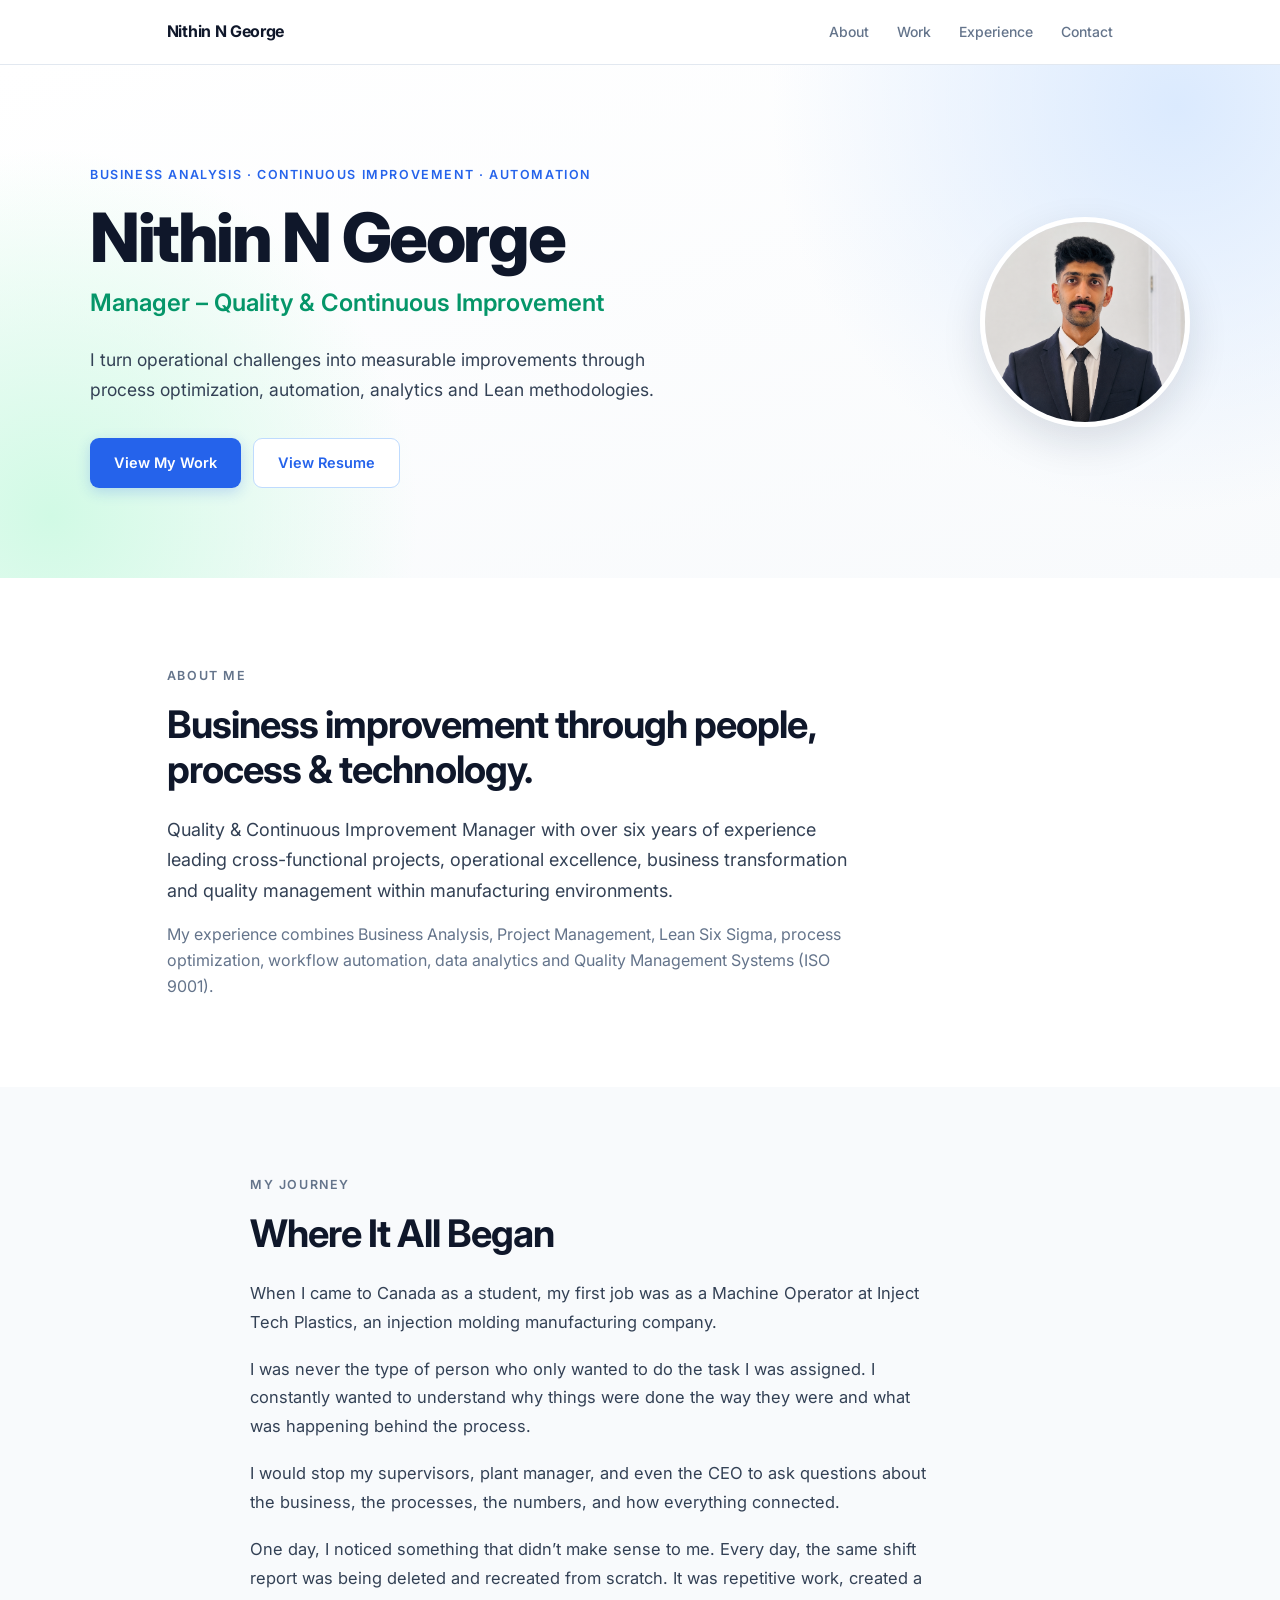
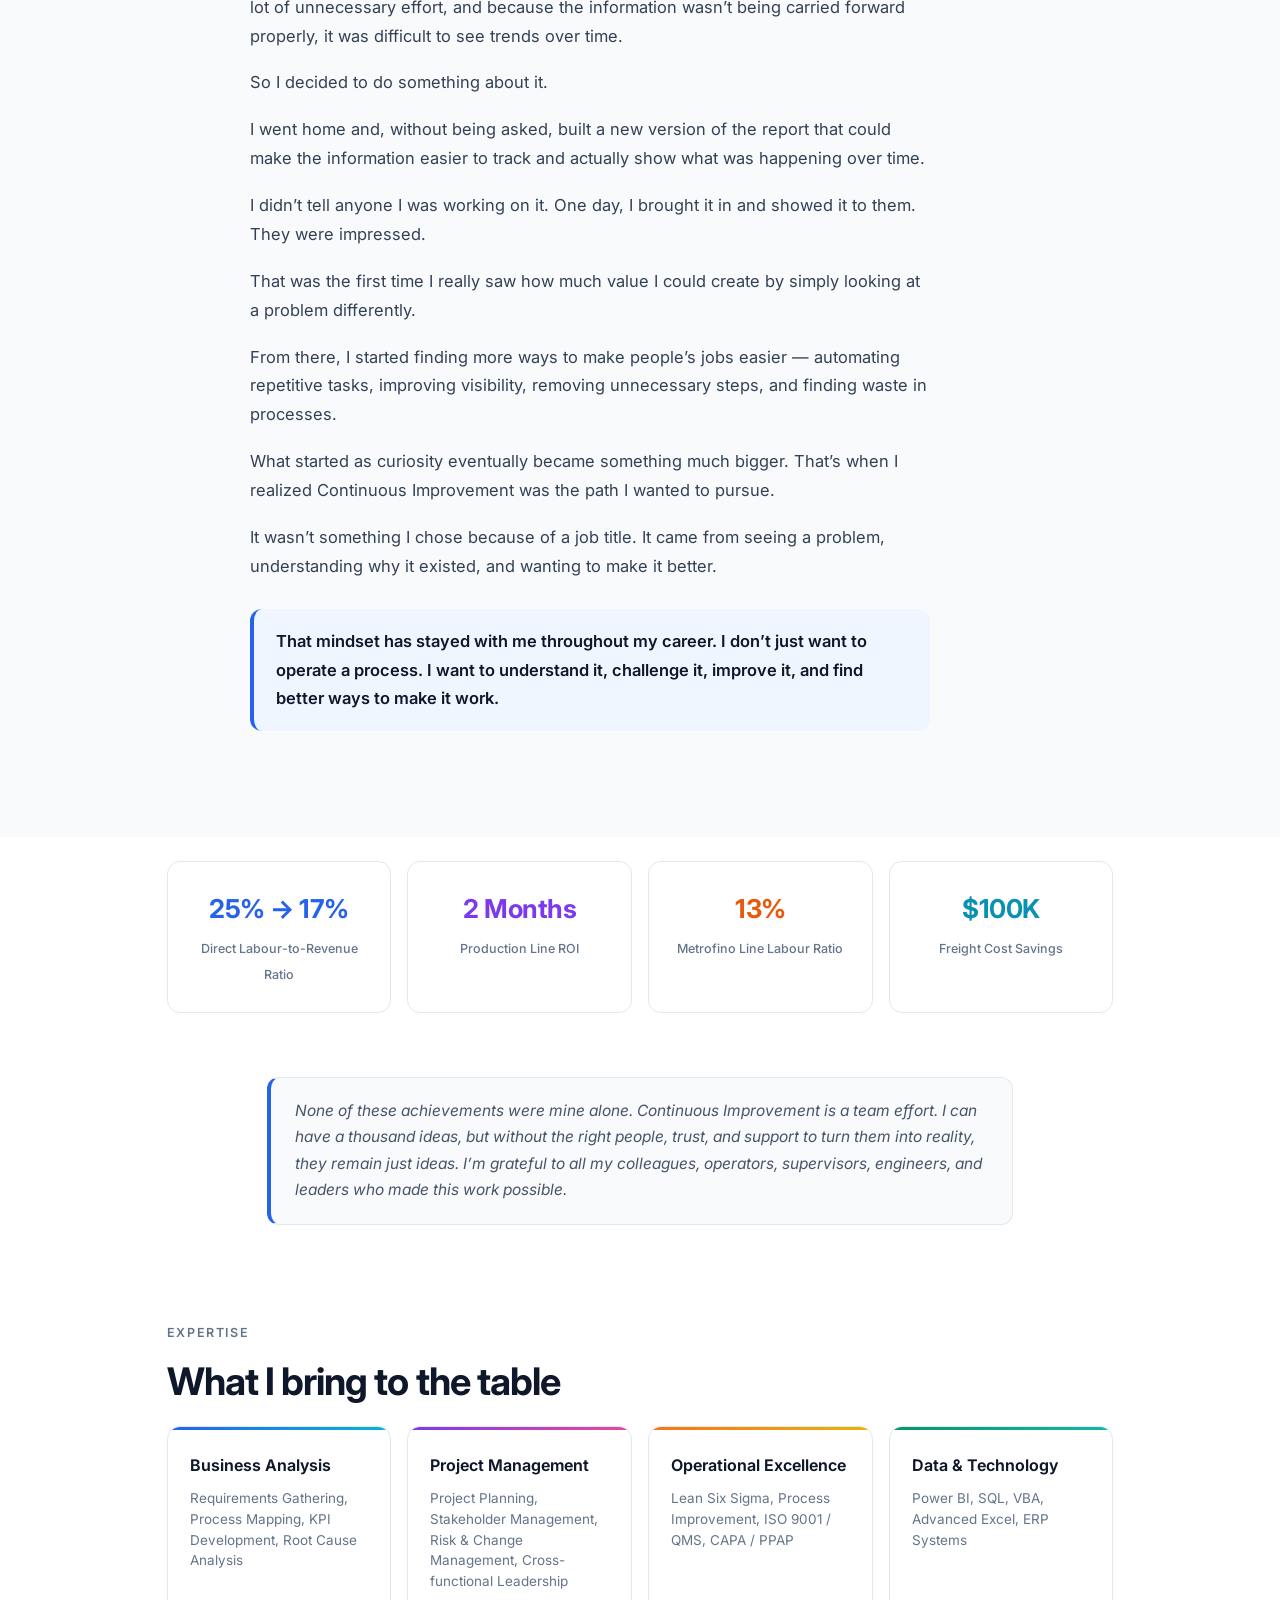
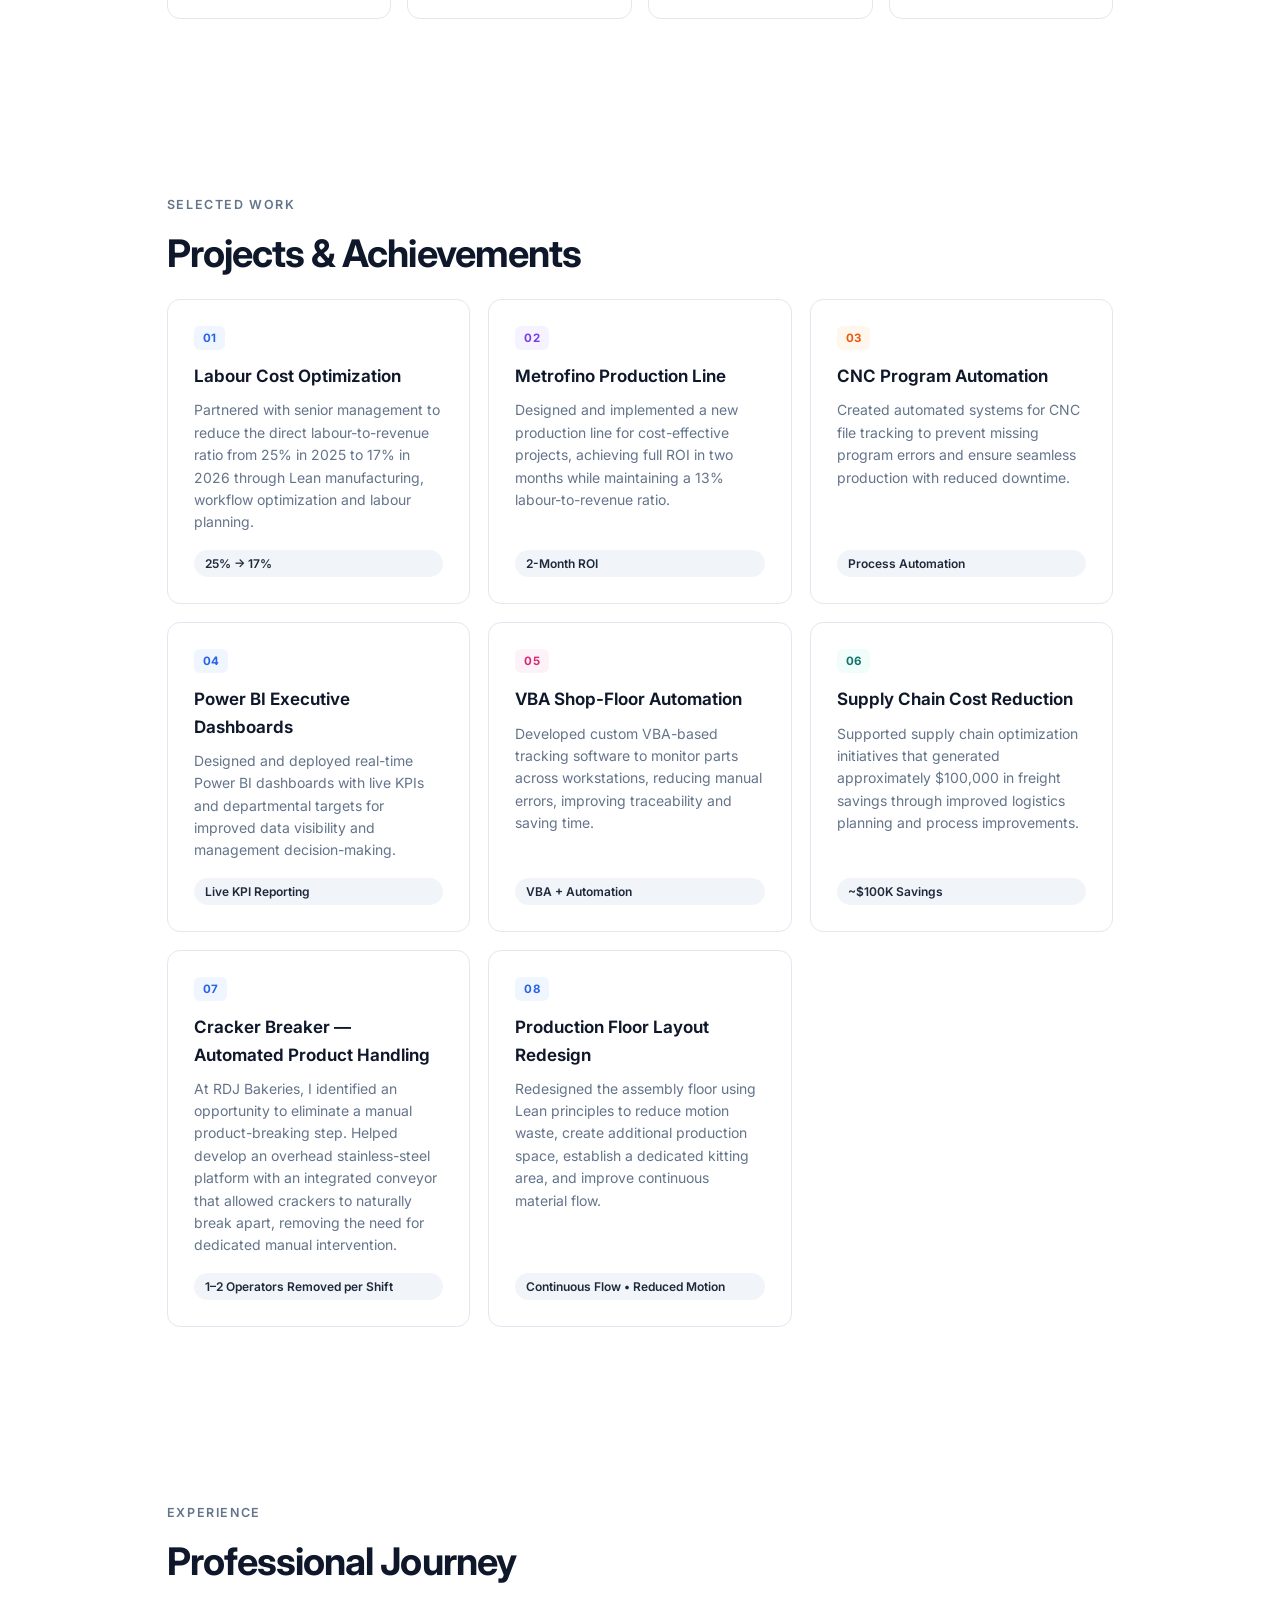
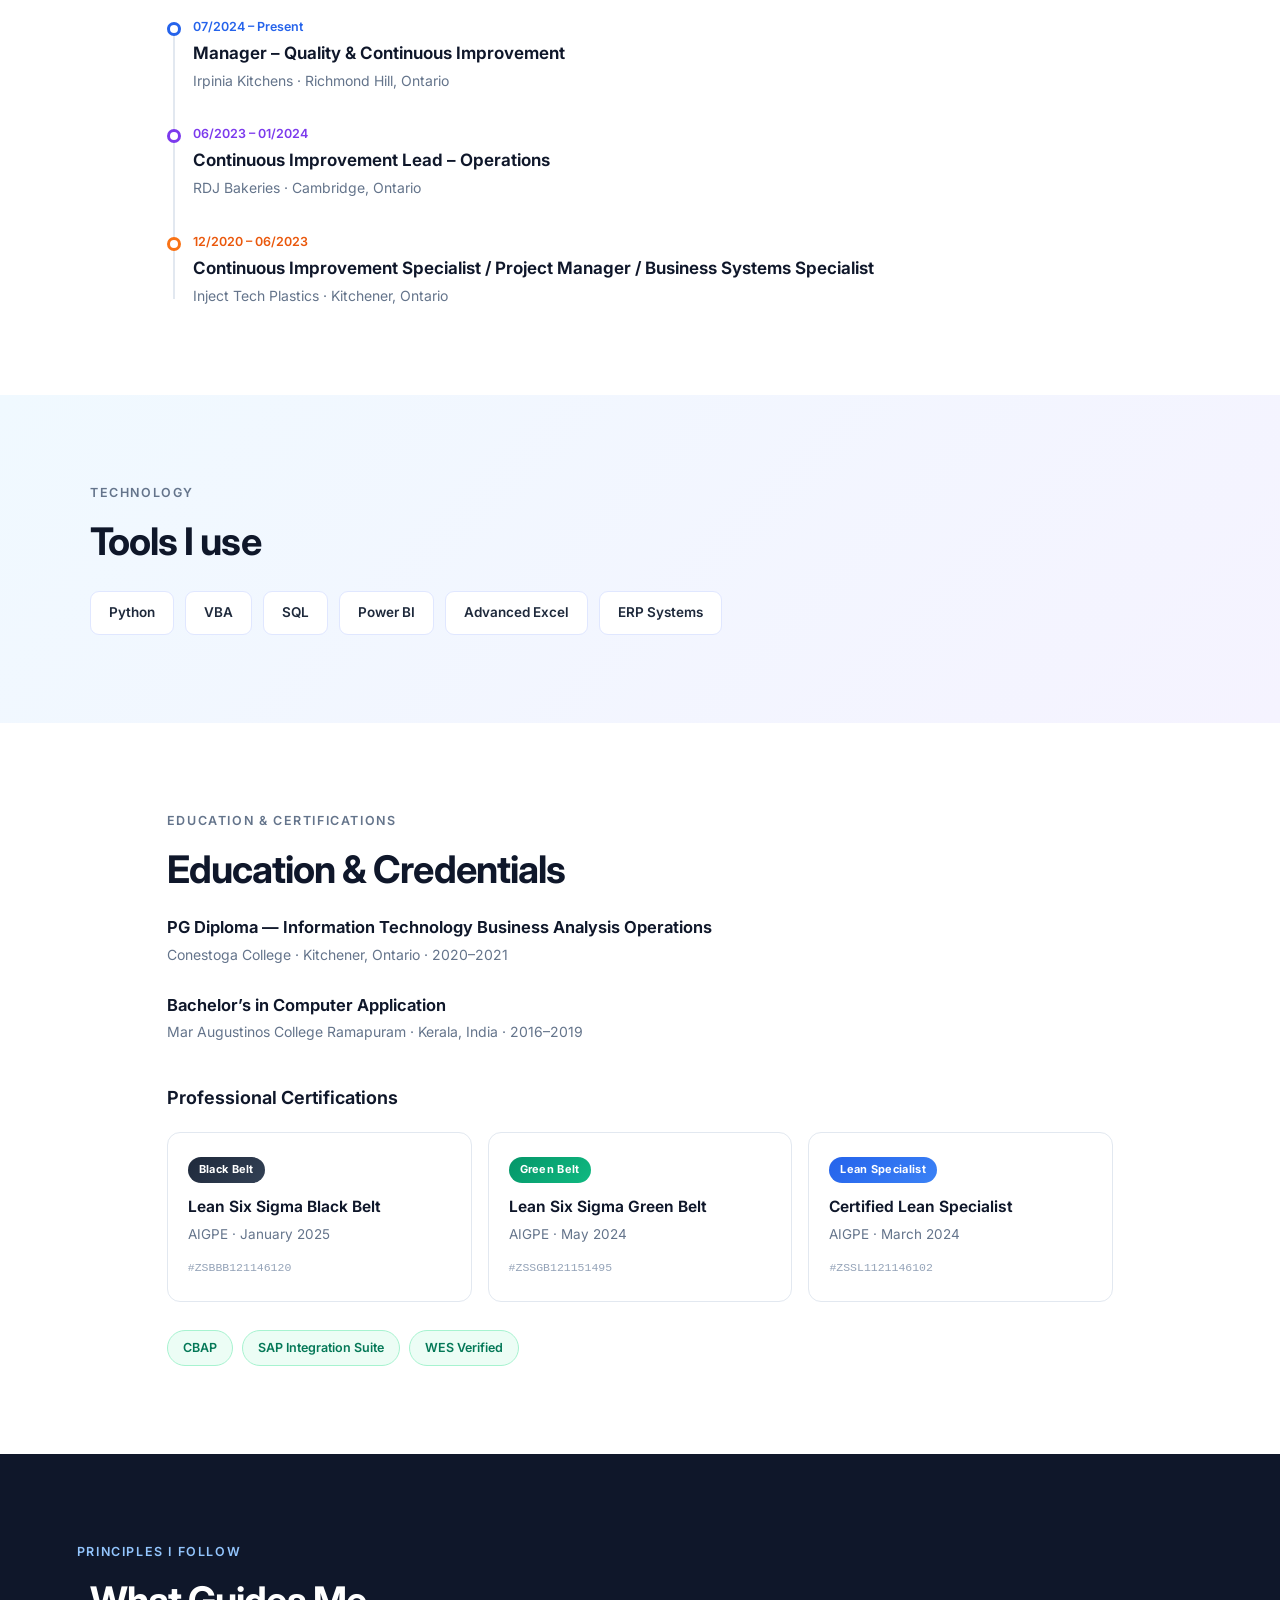
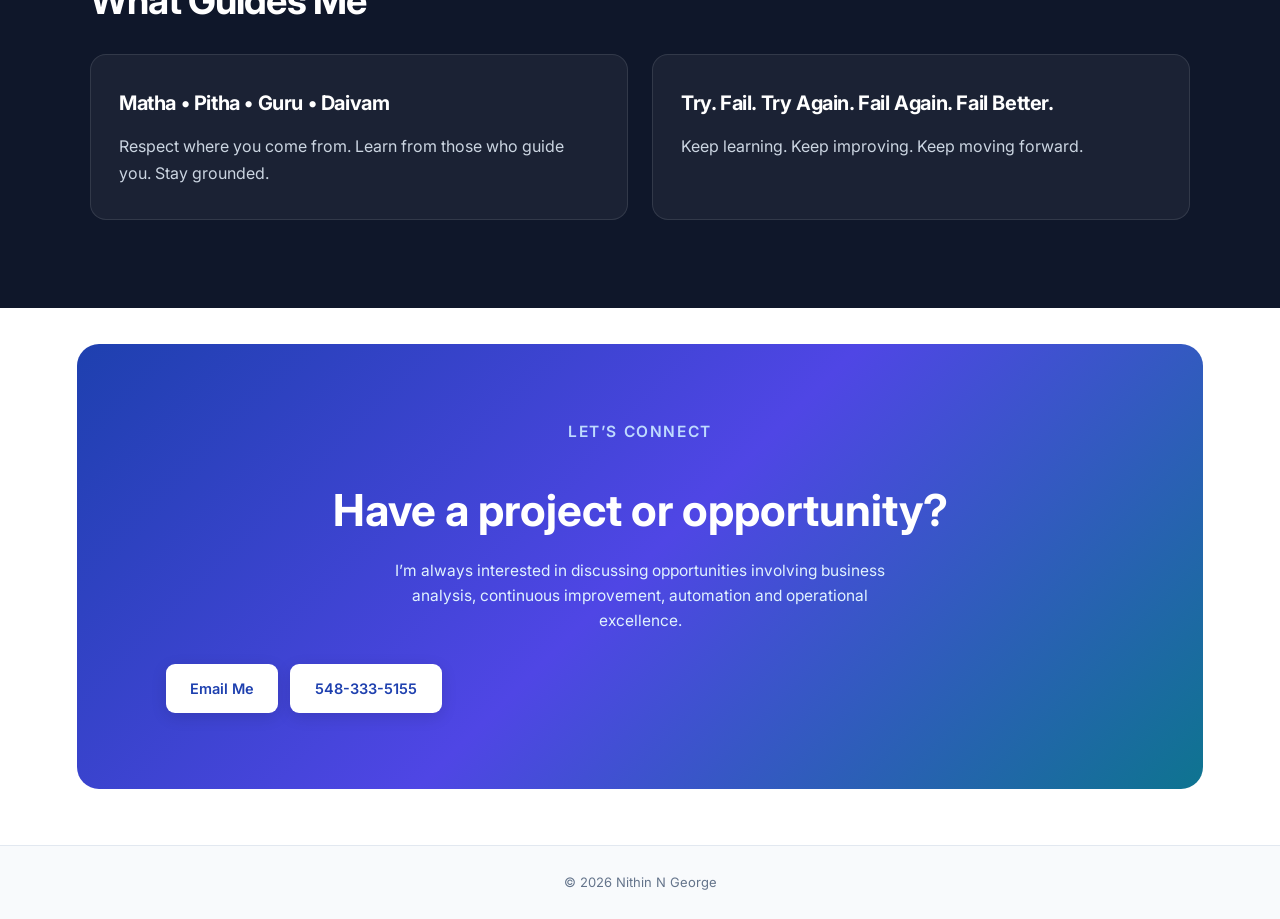
==== index.html @ faa3fc5f "Update index.html" ====
<!DOCTYPE html>
<html lang="en">
<head>
    <meta charset="UTF-8">
    <meta name="viewport" content="width=device-width, initial-scale=1.0">
    <title>Nithin N George | Portfolio</title>
    <link rel="preconnect" href="https://fonts.googleapis.com">
    <link rel="preconnect" href="https://fonts.gstatic.com" crossorigin>
    <link href="https://fonts.googleapis.com/css2?family=Inter:wght@400;500;600;700;800&display=swap" rel="stylesheet">
    <link rel="stylesheet" href="style.css">
</head>
<body>

    <!-- NAV -->
    <nav class="nav">
        <div class="nav-inner">
            <a href="#" class="logo">Nithin N George</a>
            <div class="nav-links">
                <a href="#about">About</a>
                <a href="#projects">Work</a>
                <a href="#experience">Experience</a>
                <a href="#contact">Contact</a>
            </div>
        </div>
    </nav>

    <!-- HERO -->
    <header class="hero">
        <div class="hero-content">
            <div class="hero-text">
                <p class="eyebrow">Business Analysis · Continuous Improvement · Automation</p>
                <h1>Nithin N George</h1>
                <h2>Manager – Quality & Continuous Improvement</h2>
                <p class="intro">
                    I turn operational challenges into measurable improvements through process optimization, automation, analytics and Lean methodologies.
                </p>
                <div class="buttons">
                    <a href="#projects" class="button">View My Work</a>
                    <a href="Nithin-George-Resume.pdf" class="button secondary" target="_blank">View Resume</a>
                </div>
            </div>

            <div class="hero-image">
                <img src="images/profile.jpg" alt="Nithin N George">
            </div>
        </div>
    </header>

    <!-- ABOUT -->
    <section class="section" id="about">
        <p class="section-label">About Me</p>
        <h2>Business improvement through people, process & technology.</h2>
        <p class="large-text">
            Quality & Continuous Improvement Manager with over six years of experience leading cross-functional projects, operational excellence, business transformation and quality management within manufacturing environments.
        </p>
        <p>
            My experience combines Business Analysis, Project Management, Lean Six Sigma, process optimization, workflow automation, data analytics and Quality Management Systems (ISO 9001).
        </p>
    </section>

    <!-- ORIGIN STORY -->
    <section class="section origin-story">
        <p class="section-label">My Journey</p>
        <h2>Where It All Began</h2>

        <div class="story-content">
            <p>
                When I came to Canada as a student, my first job was as a Machine Operator at Inject Tech Plastics, an injection molding manufacturing company.
            </p>
            <p>
                I was never the type of person who only wanted to do the task I was assigned. I constantly wanted to understand why things were done the way they were and what was happening behind the process.
            </p>
            <p>
                I would stop my supervisors, plant manager, and even the CEO to ask questions about the business, the processes, the numbers, and how everything connected.
            </p>
            <p>
                One day, I noticed something that didn’t make sense to me. Every day, the same shift report was being deleted and recreated from scratch. It was repetitive work, created a lot of unnecessary effort, and because the information wasn’t being carried forward properly, it was difficult to see trends over time.
            </p>
            <p>
                So I decided to do something about it.
            </p>
            <p>
                I went home and, without being asked, built a new version of the report that could make the information easier to track and actually show what was happening over time.
            </p>
            <p>
                I didn’t tell anyone I was working on it. One day, I brought it in and showed it to them. They were impressed.
            </p>
            <p>
                That was the first time I really saw how much value I could create by simply looking at a problem differently.
            </p>
            <p>
                From there, I started finding more ways to make people’s jobs easier — automating repetitive tasks, improving visibility, removing unnecessary steps, and finding waste in processes.
            </p>
            <p>
                What started as curiosity eventually became something much bigger. That’s when I realized Continuous Improvement was the path I wanted to pursue.
            </p>
            <p>
                It wasn’t something I chose because of a job title. It came from seeing a problem, understanding why it existed, and wanting to make it better.
            </p>
            <p class="story-highlight">
                That mindset has stayed with me throughout my career. I don’t just want to operate a process. I want to understand it, challenge it, improve it, and find better ways to make it work.
            </p>
        </div>
    </section>

    <!-- KEY RESULTS -->
    <section class="results">
        <div class="result">
            <strong>25% → 17%</strong>
            <span>Direct Labour-to-Revenue Ratio</span>
        </div>
        <div class="result">
            <strong>2 Months</strong>
            <span>Production Line ROI</span>
        </div>
        <div class="result">
            <strong>13%</strong>
            <span>Metrofino Line Labour Ratio</span>
        </div>
        <div class="result">
            <strong>$100K</strong>
            <span>Freight Cost Savings</span>
        </div>
    </section>

    <!-- TEAMWORK NOTE (Top) -->
    <div class="team-note-top">
        <p>
            None of these achievements were mine alone. Continuous Improvement is a team effort. 
            I can have a thousand ideas, but without the right people, trust, and support to turn them into reality, they remain just ideas. 
            I’m grateful to all my colleagues, operators, supervisors, engineers, and leaders who made this work possible.
        </p>
    </div>

    <!-- SKILLS -->
    <section class="section">
        <p class="section-label">Expertise</p>
        <h2>What I bring to the table</h2>
        <div class="skills-grid">
            <div class="skill">
                <h3>Business Analysis</h3>
                <p>Requirements Gathering, Process Mapping, KPI Development, Root Cause Analysis</p>
            </div>
            <div class="skill">
                <h3>Project Management</h3>
                <p>Project Planning, Stakeholder Management, Risk & Change Management, Cross-functional Leadership</p>
            </div>
            <div class="skill">
                <h3>Operational Excellence</h3>
                <p>Lean Six Sigma, Process Improvement, ISO 9001 / QMS, CAPA / PPAP</p>
            </div>
            <div class="skill">
                <h3>Data & Technology</h3>
                <p>Power BI, SQL, VBA, Advanced Excel, ERP Systems</p>
            </div>
        </div>
    </section>

    <!-- PROJECTS -->
    <section class="section" id="projects">
        <p class="section-label">Selected Work</p>
        <h2>Projects & Achievements</h2>
        <div class="projects-grid">

            <div class="project">
                <span>01</span>
                <h3>Labour Cost Optimization</h3>
                <p>Partnered with senior management to reduce the direct labour-to-revenue ratio from 25% in 2025 to 17% in 2026 through Lean manufacturing, workflow optimization and labour planning.</p>
                <strong>25% → 17%</strong>
            </div>

            <div class="project">
                <span>02</span>
                <h3>Metrofino Production Line</h3>
                <p>Designed and implemented a new production line for cost-effective projects, achieving full ROI in two months while maintaining a 13% labour-to-revenue ratio.</p>
                <strong>2-Month ROI</strong>
            </div>

            <div class="project">
                <span>03</span>
                <h3>CNC Program Automation</h3>
                <p>Created automated systems for CNC file tracking to prevent missing program errors and ensure seamless production with reduced downtime.</p>
                <strong>Process Automation</strong>
            </div>

            <div class="project">
                <span>04</span>
                <h3>Power BI Executive Dashboards</h3>
                <p>Designed and deployed real-time Power BI dashboards with live KPIs and departmental targets for improved data visibility and management decision-making.</p>
                <strong>Live KPI Reporting</strong>
            </div>

            <div class="project">
                <span>05</span>
                <h3>VBA Shop-Floor Automation</h3>
                <p>Developed custom VBA-based tracking software to monitor parts across workstations, reducing manual errors, improving traceability and saving time.</p>
                <strong>VBA + Automation</strong>
            </div>

            <div class="project">
                <span>06</span>
                <h3>Supply Chain Cost Reduction</h3>
                <p>Supported supply chain optimization initiatives that generated approximately $100,000 in freight savings through improved logistics planning and process improvements.</p>
                <strong>~$100K Savings</strong>
            </div>
            <div class="project">
                <span>07</span>
                <h3>Cracker Breaker — Automated Product Handling</h3>
                <p>
                    At RDJ Bakeries, I identified an opportunity to eliminate a manual product-breaking step. 
                    Helped develop an overhead stainless-steel platform with an integrated conveyor that allowed 
                    crackers to naturally break apart, removing the need for dedicated manual intervention.
                </p>
                <strong>1–2 Operators Removed per Shift</strong>
            </div>

            <div class="project">
                <span>08</span>
                <h3>Production Floor Layout Redesign</h3>
                <p>
                    Redesigned the assembly floor using Lean principles to reduce motion waste, create additional 
                    production space, establish a dedicated kitting area, and improve continuous material flow.
                </p>
                <strong>Continuous Flow • Reduced Motion</strong>
            </div>
        </div>
    </section>

    <!-- EXPERIENCE -->
    <section class="section" id="experience">
        <p class="section-label">Experience</p>
        <h2>Professional Journey</h2>
        <div class="timeline">
            <div class="timeline-item">
                <div class="timeline-marker"></div>
                <div class="timeline-content">
                    <span>07/2024 – Present</span>
                    <h3>Manager – Quality & Continuous Improvement</h3>
                    <p>Irpinia Kitchens · Richmond Hill, Ontario</p>
                </div>
            </div>
            <div class="timeline-item">
                <div class="timeline-marker"></div>
                <div class="timeline-content">
                    <span>06/2023 – 01/2024</span>
                    <h3>Continuous Improvement Lead – Operations</h3>
                    <p>RDJ Bakeries · Cambridge, Ontario</p>
                </div>
            </div>
            <div class="timeline-item">
                <div class="timeline-marker"></div>
                <div class="timeline-content">
                    <span>12/2020 – 06/2023</span>
                    <h3>Continuous Improvement Specialist / Project Manager / Business Systems Specialist</h3>
                    <p>Inject Tech Plastics · Kitchener, Ontario</p>
                </div>
            </div>
        </div>
    </section>

    <!-- TECHNOLOGY -->
    <section class="section dark-section">
        <p class="section-label">Technology</p>
        <h2>Tools I use</h2>
        <div class="tech-list">
            <span>Python</span>
            <span>VBA</span>
            <span>SQL</span>
            <span>Power BI</span>
            <span>Advanced Excel</span>
            <span>ERP Systems</span>
        </div>
    </section>

    <!-- EDUCATION & CERTIFICATIONS -->
    <section class="section">
        <p class="section-label">Education & Certifications</p>
        <h2>Education & Credentials</h2>

        <div class="education">
            <div class="edu-item">
                <h3>PG Diploma — Information Technology Business Analysis Operations</h3>
                <p>Conestoga College · Kitchener, Ontario · 2020–2021</p>
            </div>
            <div class="edu-item">
                <h3>Bachelor’s in Computer Application</h3>
                <p>Mar Augustinos College Ramapuram · Kerala, India · 2016–2019</p>
            </div>
        </div>

        <div class="certifications-header">
            <h3>Professional Certifications</h3>
        </div>

        <div class="cert-cards">
            <div class="cert-card">
                <div class="cert-badge black-belt">Black Belt</div>
                <h4>Lean Six Sigma Black Belt</h4>
                <p>AIGPE · January 2025</p>
                <span class="cert-id">#ZSBBB121146120</span>
            </div>

            <div class="cert-card">
                <div class="cert-badge green-belt">Green Belt</div>
                <h4>Lean Six Sigma Green Belt</h4>
                <p>AIGPE · May 2024</p>
                <span class="cert-id">#ZSSGB121151495</span>
            </div>

            <div class="cert-card">
                <div class="cert-badge lean">Lean Specialist</div>
                <h4>Certified Lean Specialist</h4>
                <p>AIGPE · March 2024</p>
                <span class="cert-id">#ZSSL1121146102</span>
            </div>
        </div>

        <div class="certifications">
            <span>CBAP</span>
            <span>SAP Integration Suite</span>
            <span>WES Verified</span>
        </div>
    </section>

    <!-- PRINCIPLES -->
    <section class="section principles">
        <p class="section-label">Principles I Follow</p>
        <h2>What Guides Me</h2>

        <div class="principles-grid">
            <div class="principle-card">
                <h3>Matha • Pitha • Guru • Daivam</h3>
                <p>Respect where you come from. Learn from those who guide you. Stay grounded.</p>
            </div>

            <div class="principle-card">
                <h3>Try. Fail. Try Again. Fail Again. Fail Better.</h3>
                <p>Keep learning. Keep improving. Keep moving forward.</p>
            </div>
        </div>
    </section>

    <!-- CONTACT -->
    <section class="contact" id="contact">
        <p class="section-label">Let’s Connect</p>
        <h2>Have a project or opportunity?</h2>
        <p>
            I’m always interested in discussing opportunities involving business analysis, continuous improvement, automation and operational excellence.
        </p>
        <div class="contact-buttons">
            <a href="mailto:nithin.g50@gmail.com" class="button">Email Me</a>
            <a href="tel:+15483335155" class="button secondary-light">548-333-5155</a>
        </div>
    </section>

    <footer>
        <p>© 2026 Nithin N George</p>
    </footer>

</body>
</html>
---- style.css ----
/* =========================
   BASE
========================= */
:root {
    --navy: #0f172a;
    --slate: #1e293b;
    --blue: #2563eb;
    --blue-dark: #1d4ed8;
    --green: #059669;
    --text: #334155;
    --muted: #64748b;
    --border: #e2e8f0;
    --bg: #ffffff;
    --bg-soft: #f8fafc;
}

* {
    box-sizing: border-box;
    margin: 0;
    padding: 0;
}

html {
    scroll-behavior: smooth;
}

body {
    font-family: 'Inter', system-ui, -apple-system, sans-serif;
    background: var(--bg);
    color: var(--navy);
    line-height: 1.6;
    -webkit-font-smoothing: antialiased;
}

a {
    text-decoration: none;
    color: inherit;
}

/* =========================
   NAV
========================= */
.nav {
    position: sticky;
    top: 0;
    z-index: 100;
    background: rgba(255, 255, 255, 0.92);
    backdrop-filter: blur(12px);
    border-bottom: 1px solid var(--border);
}

.nav-inner {
    max-width: 1100px;
    margin: 0 auto;
    padding: 0 6%;
    height: 64px;
    display: flex;
    align-items: center;
    justify-content: space-between;
}

.logo {
    font-weight: 700;
    font-size: 16px;
    letter-spacing: -0.02em;
    color: var(--navy);
}

.nav-links {
    display: flex;
    gap: 28px;
}

.nav-links a {
    font-size: 14px;
    font-weight: 500;
    color: var(--muted);
    transition: color 0.2s;
}

.nav-links a:hover {
    color: var(--blue);
}

/* =========================
   HERO
========================= */
.hero {
    padding: 100px 6% 90px;
    background:
        radial-gradient(circle at 92% 8%, #dbeafe 0%, transparent 32%),
        radial-gradient(circle at 4% 88%, #d1fae5 0%, transparent 28%),
        linear-gradient(165deg, #ffffff 0%, #f8fafc 100%);
}

.hero-content {
    max-width: 1100px;
    margin: 0 auto;
    display: flex;
    align-items: center;
    justify-content: space-between;
    gap: 50px;
}

.hero-text {
    flex: 1;
    max-width: 620px;
}

.eyebrow,
.section-label {
    color: var(--blue);
    font-size: 12.5px;
    font-weight: 600;
    letter-spacing: 1.6px;
    text-transform: uppercase;
    margin-bottom: 16px;
}

.hero h1 {
    font-size: clamp(46px, 7vw, 68px);
    font-weight: 800;
    line-height: 1.08;
    letter-spacing: -0.035em;
    color: var(--navy);
    margin-bottom: 10px;
}

.hero h2 {
    font-size: clamp(18px, 2.6vw, 24px);
    font-weight: 600;
    color: var(--green);
    margin-bottom: 22px;
}

.intro {
    font-size: 17.5px;
    color: var(--text);
    max-width: 580px;
    margin-bottom: 34px;
    line-height: 1.7;
}

.hero-image {
    flex-shrink: 0;
}

.hero-image img {
    width: 210px;
    height: 210px;
    object-fit: cover;
    border-radius: 50%;
    border: 5px solid white;
    box-shadow: 0 15px 40px rgba(15, 23, 42, 0.12);
}

/* =========================
   BUTTONS
========================= */
.buttons,
.contact-buttons {
    display: flex;
    gap: 12px;
    flex-wrap: wrap;
}

.button {
    display: inline-flex;
    align-items: center;
    padding: 12px 24px;
    background: var(--blue);
    color: white;
    border-radius: 9px;
    font-weight: 600;
    font-size: 14.5px;
    transition: all 0.22s ease;
    box-shadow: 0 4px 14px rgba(37, 99, 235, 0.22);
}

.button:hover {
    background: var(--blue-dark);
    transform: translateY(-2px);
    box-shadow: 0 8px 20px rgba(37, 99, 235, 0.28);
}

.button.secondary {
    background: white;
    color: var(--blue);
    border: 1.5px solid #bfdbfe;
    box-shadow: none;
}

.button.secondary:hover {
    background: #eff6ff;
    border-color: #93c5fd;
}

.button.secondary-light {
    background: rgba(255, 255, 255, 0.15);
    color: white;
    border: 1.5px solid rgba(255, 255, 255, 0.35);
    box-shadow: none;
}

.button.secondary-light:hover {
    background: rgba(255, 255, 255, 0.25);
}

/* =========================
   SECTIONS
========================= */
.section {
    padding: 88px 6%;
    max-width: 1100px;
    margin: 0 auto;
}

.section h2 {
    font-size: clamp(28px, 4.2vw, 38px);
    font-weight: 700;
    line-height: 1.2;
    letter-spacing: -0.025em;
    color: var(--navy);
    margin-bottom: 22px;
    max-width: 680px;
}

.section p {
    color: var(--muted);
    max-width: 680px;
}

.large-text {
    font-size: 18px;
    color: var(--text) !important;
    margin-bottom: 16px;
    line-height: 1.7;
}

/* =========================
   ORIGIN STORY
========================= */
.origin-story {
    background: #f8fafc;
    max-width: none;
    padding-left: 6%;
    padding-right: 6%;
}

.origin-story .section-label,
.origin-story h2,
.origin-story .story-content {
    max-width: 780px;
    margin-left: auto;
    margin-right: auto;
}

.story-content p {
    font-size: 16.5px;
    line-height: 1.75;
    color: #334155;
    margin-bottom: 18px;
}

.story-highlight {
    font-weight: 600;
    color: #0f172a !important;
    background: #eff6ff;
    padding: 18px 22px;
    border-radius: 12px;
    border-left: 4px solid #2563eb;
    margin-top: 28px;
}

/* =========================
   RESULTS
========================= */
.results {
    display: grid;
    grid-template-columns: repeat(4, 1fr);
    gap: 16px;
    padding: 24px 6%;
    max-width: 1100px;
    margin: 0 auto;
}

.result {
    background: white;
    border: 1px solid var(--border);
    border-radius: 13px;
    padding: 26px 18px;
    text-align: center;
    transition: all 0.22s ease;
}

.result:hover {
    transform: translateY(-4px);
    box-shadow: 0 12px 28px rgba(15, 23, 42, 0.07);
}

.result strong {
    display: block;
    font-size: 26px;
    font-weight: 700;
    color: var(--blue);
    margin-bottom: 5px;
    letter-spacing: -0.02em;
}

.result:nth-child(2) strong { color: #7c3aed; }
.result:nth-child(3) strong { color: #ea580c; }
.result:nth-child(4) strong { color: #0891b2; }

.result span {
    font-size: 12.5px;
    color: var(--muted);
    font-weight: 500;
}

/* =========================
   TEAMWORK NOTE (TOP)
========================= */
.team-note-top {
    max-width: 900px;
    margin: 40px auto 10px;
    padding: 0 6%;
}

.team-note-top p {
    background: #f8fafc;
    border: 1px solid #e2e8f0;
    border-left: 4px solid #2563eb;
    border-radius: 12px;
    padding: 20px 24px;
    font-size: 15.5px;
    line-height: 1.7;
    color: #475569;
    font-style: italic;
    margin: 0;
}

/* =========================
   SKILLS
========================= */
.skills-grid {
    display: grid;
    grid-template-columns: repeat(4, 1fr);
    gap: 16px;
    margin-top: 10px;
}

.skill {
    background: white;
    border: 1px solid var(--border);
    border-radius: 13px;
    padding: 26px 22px;
    transition: all 0.22s ease;
    position: relative;
    overflow: hidden;
}

.skill::before {
    content: "";
    position: absolute;
    top: 0;
    left: 0;
    right: 0;
    height: 3px;
    background: linear-gradient(90deg, #2563eb, #06b6d4);
}

.skill:nth-child(2)::before { background: linear-gradient(90deg, #7c3aed, #ec4899); }
.skill:nth-child(3)::before { background: linear-gradient(90deg, #f97316, #eab308); }
.skill:nth-child(4)::before { background: linear-gradient(90deg, #059669, #14b8a6); }

.skill:hover {
    transform: translateY(-5px);
    box-shadow: 0 14px 30px rgba(15, 23, 42, 0.07);
}

.skill h3 {
    font-size: 16px;
    font-weight: 650;
    color: var(--navy);
    margin-bottom: 9px;
}

.skill p {
    font-size: 13.5px;
    color: var(--muted);
    line-height: 1.55;
}

/* =========================
   PROJECTS
========================= */
.projects-grid {
    display: grid;
    grid-template-columns: repeat(3, 1fr);
    gap: 18px;
    margin-top: 10px;
}

.project {
    background: white;
    border: 1px solid var(--border);
    border-radius: 13px;
    padding: 26px;
    transition: all 0.22s ease;
    display: flex;
    flex-direction: column;
}

.project:hover {
    transform: translateY(-5px);
    box-shadow: 0 16px 36px rgba(15, 23, 42, 0.08);
}

.project > span {
    display: inline-block;
    width: fit-content;
    padding: 3px 9px;
    border-radius: 6px;
    background: #eff6ff;
    color: var(--blue);
    font-size: 11.5px;
    font-weight: 700;
    letter-spacing: 0.3px;
}

.project:nth-child(2) > span { background: #f5f3ff; color: #7c3aed; }
.project:nth-child(3) > span { background: #fff7ed; color: #ea580c; }
.project:nth-child(4) > span { background: #eff6ff; color: #2563eb; }
.project:nth-child(5) > span { background: #fdf2f8; color: #db2777; }
.project:nth-child(6) > span { background: #f0fdfa; color: #0f766e; }

.project h3 {
    font-size: 17px;
    font-weight: 650;
    color: var(--navy);
    margin: 13px 0 9px;
}

.project p {
    font-size: 14px;
    color: var(--muted);
    line-height: 1.6;
    flex-grow: 1;
    margin-bottom: 16px;
}

.project strong {
    display: inline-block;
    padding: 4px 11px;
    border-radius: 20px;
    background: #f1f5f9;
    color: var(--slate);
    font-size: 12px;
    font-weight: 600;
}

/* =========================
   EXPERIENCE
========================= */
.timeline {
    margin-top: 32px;
    position: relative;
    padding-left: 26px;
}

.timeline::before {
    content: "";
    position: absolute;
    left: 6px;
    top: 8px;
    bottom: 8px;
    width: 2px;
    background: #e2e8f0;
}

.timeline-item {
    position: relative;
    padding-bottom: 32px;
}

.timeline-item:last-child {
    padding-bottom: 0;
}

.timeline-marker {
    position: absolute;
    left: -26px;
    top: 5px;
    width: 14px;
    height: 14px;
    border-radius: 50%;
    background: white;
    border: 3px solid var(--blue);
    z-index: 1;
}

.timeline-item:nth-child(2) .timeline-marker { border-color: #7c3aed; }
.timeline-item:nth-child(3) .timeline-marker { border-color: #f97316; }

.timeline-content span {
    font-size: 12.5px;
    font-weight: 600;
    color: var(--blue);
    display: block;
    margin-bottom: 3px;
}

.timeline-item:nth-child(2) .timeline-content span { color: #7c3aed; }
.timeline-item:nth-child(3) .timeline-content span { color: #ea580c; }

.timeline-content h3 {
    font-size: 17px;
    font-weight: 650;
    color: var(--navy);
    margin-bottom: 3px;
}

.timeline-content p {
    font-size: 14px;
    color: var(--muted);
}

/* =========================
   TECHNOLOGY
========================= */
.dark-section {
    max-width: none;
    background: linear-gradient(135deg, #f0f9ff 0%, #f5f3ff 100%);
    padding-left: 6%;
    padding-right: 6%;
}

.dark-section .section-label,
.dark-section h2 {
    max-width: 1100px;
    margin-left: auto;
    margin-right: auto;
}

.tech-list {
    display: flex;
    flex-wrap: wrap;
    gap: 11px;
    margin-top: 26px;
    max-width: 1100px;
    margin-left: auto;
    margin-right: auto;
}

.tech-list span {
    padding: 10px 18px;
    background: white;
    border: 1px solid #e0e7ff;
    border-radius: 9px;
    font-size: 13.5px;
    font-weight: 600;
    color: var(--slate);
    transition: all 0.2s ease;
}

.tech-list span:hover {
    border-color: #93c5fd;
    color: var(--blue);
    transform: translateY(-2px);
}

/* =========================
   EDUCATION
========================= */
.education {
    margin-top: 14px;
}

.edu-item {
    margin-bottom: 26px;
}

.edu-item h3 {
    font-size: 16.5px;
    font-weight: 650;
    color: var(--navy);
    margin-bottom: 3px;
}

.edu-item p {
    font-size: 14px;
    color: var(--muted);
}

/* =========================
   CERTIFICATIONS
========================= */
.certifications-header {
    margin-top: 40px;
    margin-bottom: 20px;
}

.certifications-header h3 {
    font-size: 18px;
    font-weight: 650;
    color: var(--navy);
}

.cert-cards {
    display: grid;
    grid-template-columns: repeat(3, 1fr);
    gap: 16px;
    margin-bottom: 28px;
}

.cert-card {
    background: white;
    border: 1px solid var(--border);
    border-radius: 13px;
    padding: 22px 20px;
    transition: all 0.22s ease;
}

.cert-card:hover {
    transform: translateY(-4px);
    box-shadow: 0 12px 28px rgba(15, 23, 42, 0.07);
}

.cert-badge {
    display: inline-block;
    padding: 4px 11px;
    border-radius: 20px;
    font-size: 11px;
    font-weight: 700;
    letter-spacing: 0.3px;
    margin-bottom: 12px;
    color: white;
}

.cert-badge.black-belt {
    background: linear-gradient(135deg, #1e293b, #334155);
}

.cert-badge.green-belt {
    background: linear-gradient(135deg, #059669, #10b981);
}

.cert-badge.lean {
    background: linear-gradient(135deg, #2563eb, #3b82f6);
}

.cert-card h4 {
    font-size: 15.5px;
    font-weight: 650;
    color: var(--navy);
    margin-bottom: 4px;
}

.cert-card p {
    font-size: 13.5px;
    color: var(--muted);
    margin-bottom: 8px;
}

.cert-id {
    font-size: 11.5px;
    color: #94a3b8;
    font-family: ui-monospace, SFMono-Regular, Menlo, monospace;
}

.certifications {
    display: flex;
    flex-wrap: wrap;
    gap: 9px;
    margin-top: 8px;
}

.certifications span {
    padding: 7px 15px;
    background: #ecfdf5;
    border: 1px solid #a7f3d0;
    border-radius: 30px;
    font-size: 12.5px;
    font-weight: 600;
    color: #047857;
}

/* =========================
   CONTACT
========================= */
.contact {
    text-align: center;
    margin: 36px 6% 56px;
    padding: 76px 7%;
    border-radius: 22px;
    background: linear-gradient(135deg, #1e40af 0%, #4f46e5 50%, #0e7490 100%);
    color: white;
}

.contact .section-label {
    color: #bfdbfe;
}

.contact h2 {
    font-size: clamp(30px, 4.8vw, 44px);
    color: white;
    margin-bottom: 14px;
    max-width: none;
}

.contact p {
    max-width: 520px;
    margin: 0 auto 30px;
    color: #e0f2fe;
    font-size: 15.5px;
}

.contact .button {
    background: white;
    color: #1e40af;
    box-shadow: 0 4px 16px rgba(0, 0, 0, 0.12);
}

.contact .button:hover {
    background: #f8fafc;
}

/* =========================
   FOOTER
========================= */
footer {
    padding: 26px;
    text-align: center;
    background: var(--bg-soft);
    color: var(--muted);
    font-size: 13px;
    border-top: 1px solid var(--border);
}

/* =========================
   PRINCIPLES          ← ADD IT HERE
========================= */
.principles {
    background: #0f172a;
    max-width: none;
    padding-left: 6%;
    padding-right: 6%;
    color: white;
}

.principles .section-label {
    color: #93c5fd;
}

.principles h2 {
    color: white;
    max-width: 1100px;
    margin-left: auto;
    margin-right: auto;
}

.principles-grid {
    display: grid;
    grid-template-columns: repeat(2, 1fr);
    gap: 24px;
    max-width: 1100px;
    margin: 30px auto 0;
}

.principle-card {
    background: rgba(255, 255, 255, 0.05);
    border: 1px solid rgba(255, 255, 255, 0.1);
    border-radius: 16px;
    padding: 32px 28px;
}

.principle-card h3 {
    font-size: 20px;
    font-weight: 700;
    color: white;
    margin-bottom: 14px;
    letter-spacing: -0.02em;
}

.principle-card p {
    font-size: 16px;
    line-height: 1.7;
    color: #cbd5e1;
    margin: 0;
    max-width: none;
}

@media (max-width: 700px) {
    .principles-grid {
        grid-template-columns: 1fr;
    }
}

/* =========================
   RESPONSIVE
========================= */
@media (max-width: 980px) {
    .skills-grid,
    .projects-grid {
        grid-template-columns: repeat(2, 1fr);
    }
    .results {
        grid-template-columns: repeat(2, 1fr);
    }
    .cert-cards {
        grid-template-columns: 1fr;
    }
}

@media (max-width: 900px) {
    .hero-content {
        flex-direction: column-reverse;
        text-align: center;
        gap: 35px;
    }

    .hero-text {
        max-width: 100%;
    }

    .hero-image img {
        width: 170px;
        height: 170px;
    }

    .buttons {
        justify-content: center;
    }
}

@media (max-width: 640px) {
    .nav-links {
        display: none;
    }

    .hero {
        padding: 70px 5.5% 60px;
    }

    .section {
        padding: 68px 5.5%;
    }

    .results {
        grid-template-columns: 1fr;
        padding: 18px 5.5%;
    }

    .skills-grid,
    .projects-grid {
        grid-template-columns: 1fr;
    }

    .contact {
        margin: 20px 4.5% 40px;
        padding: 56px 5.5%;
    }

    .hero h1 {
        font-size: 40px;
    }
}
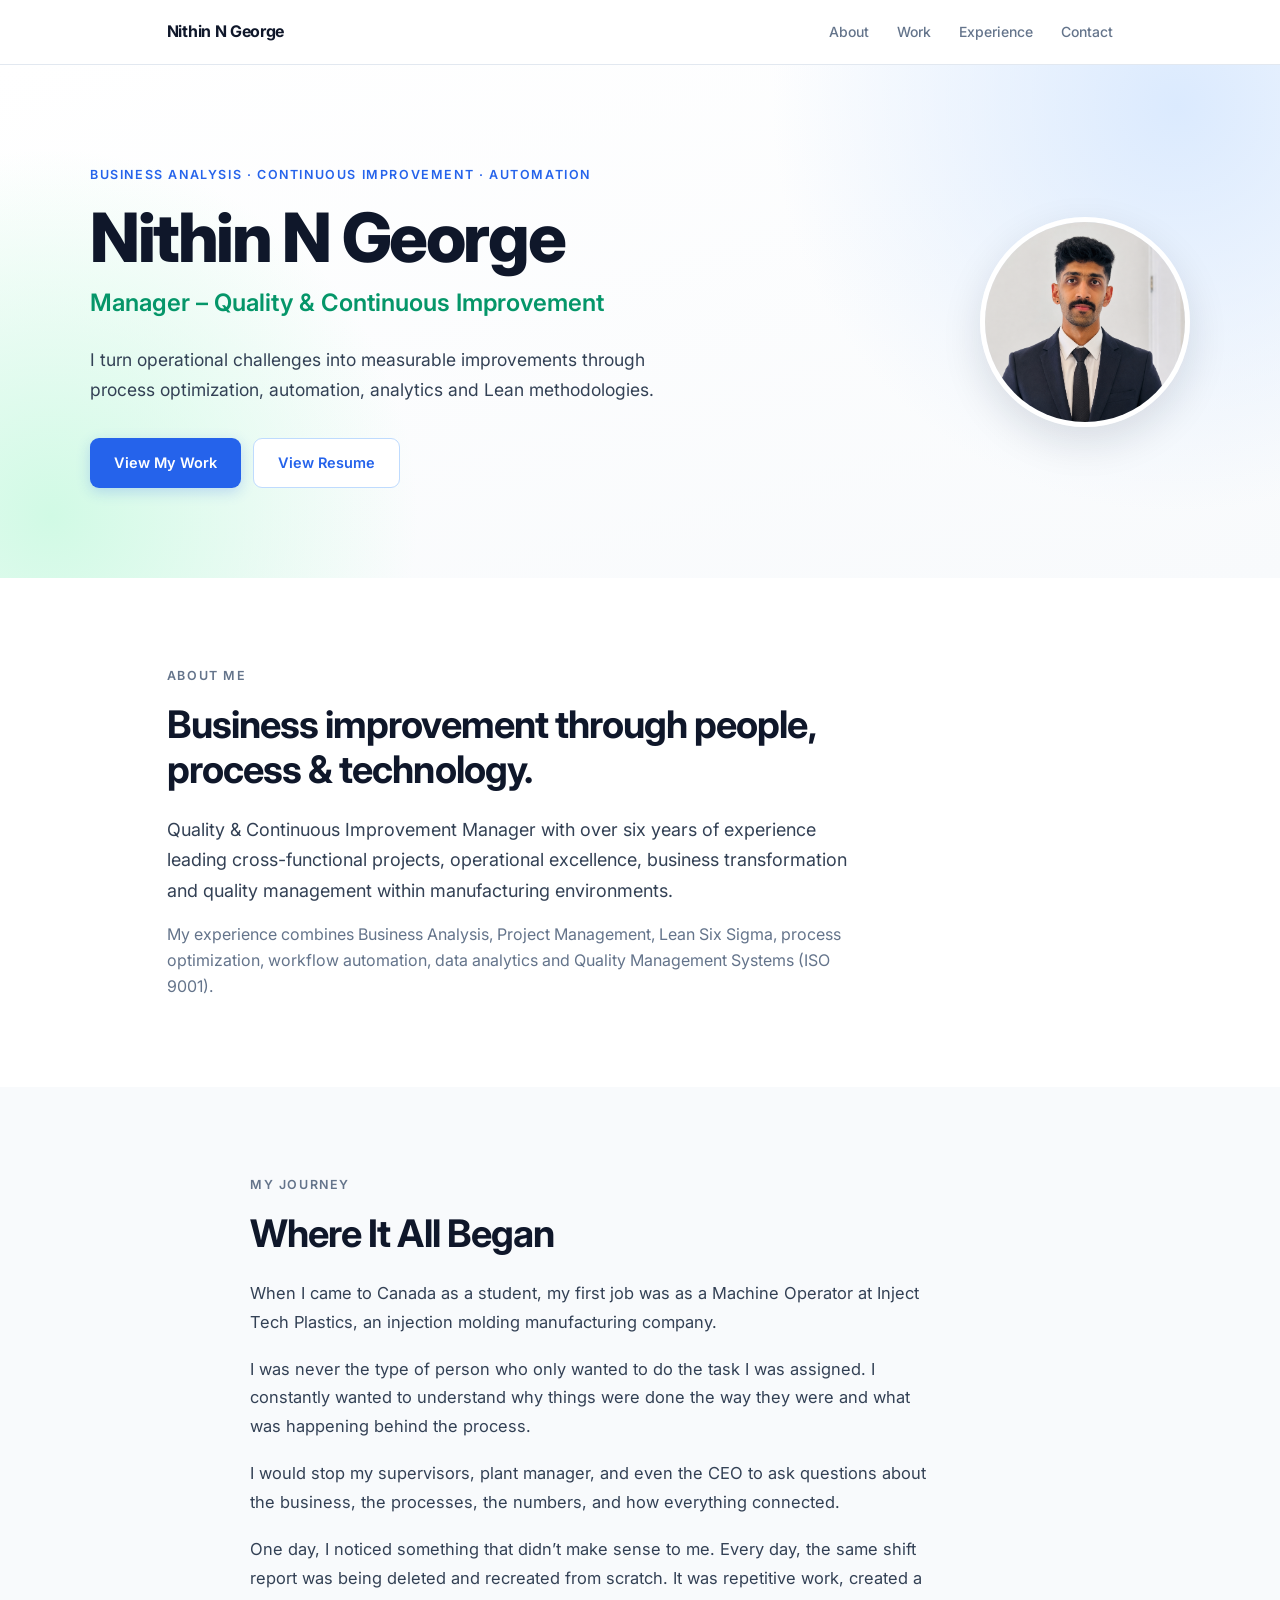
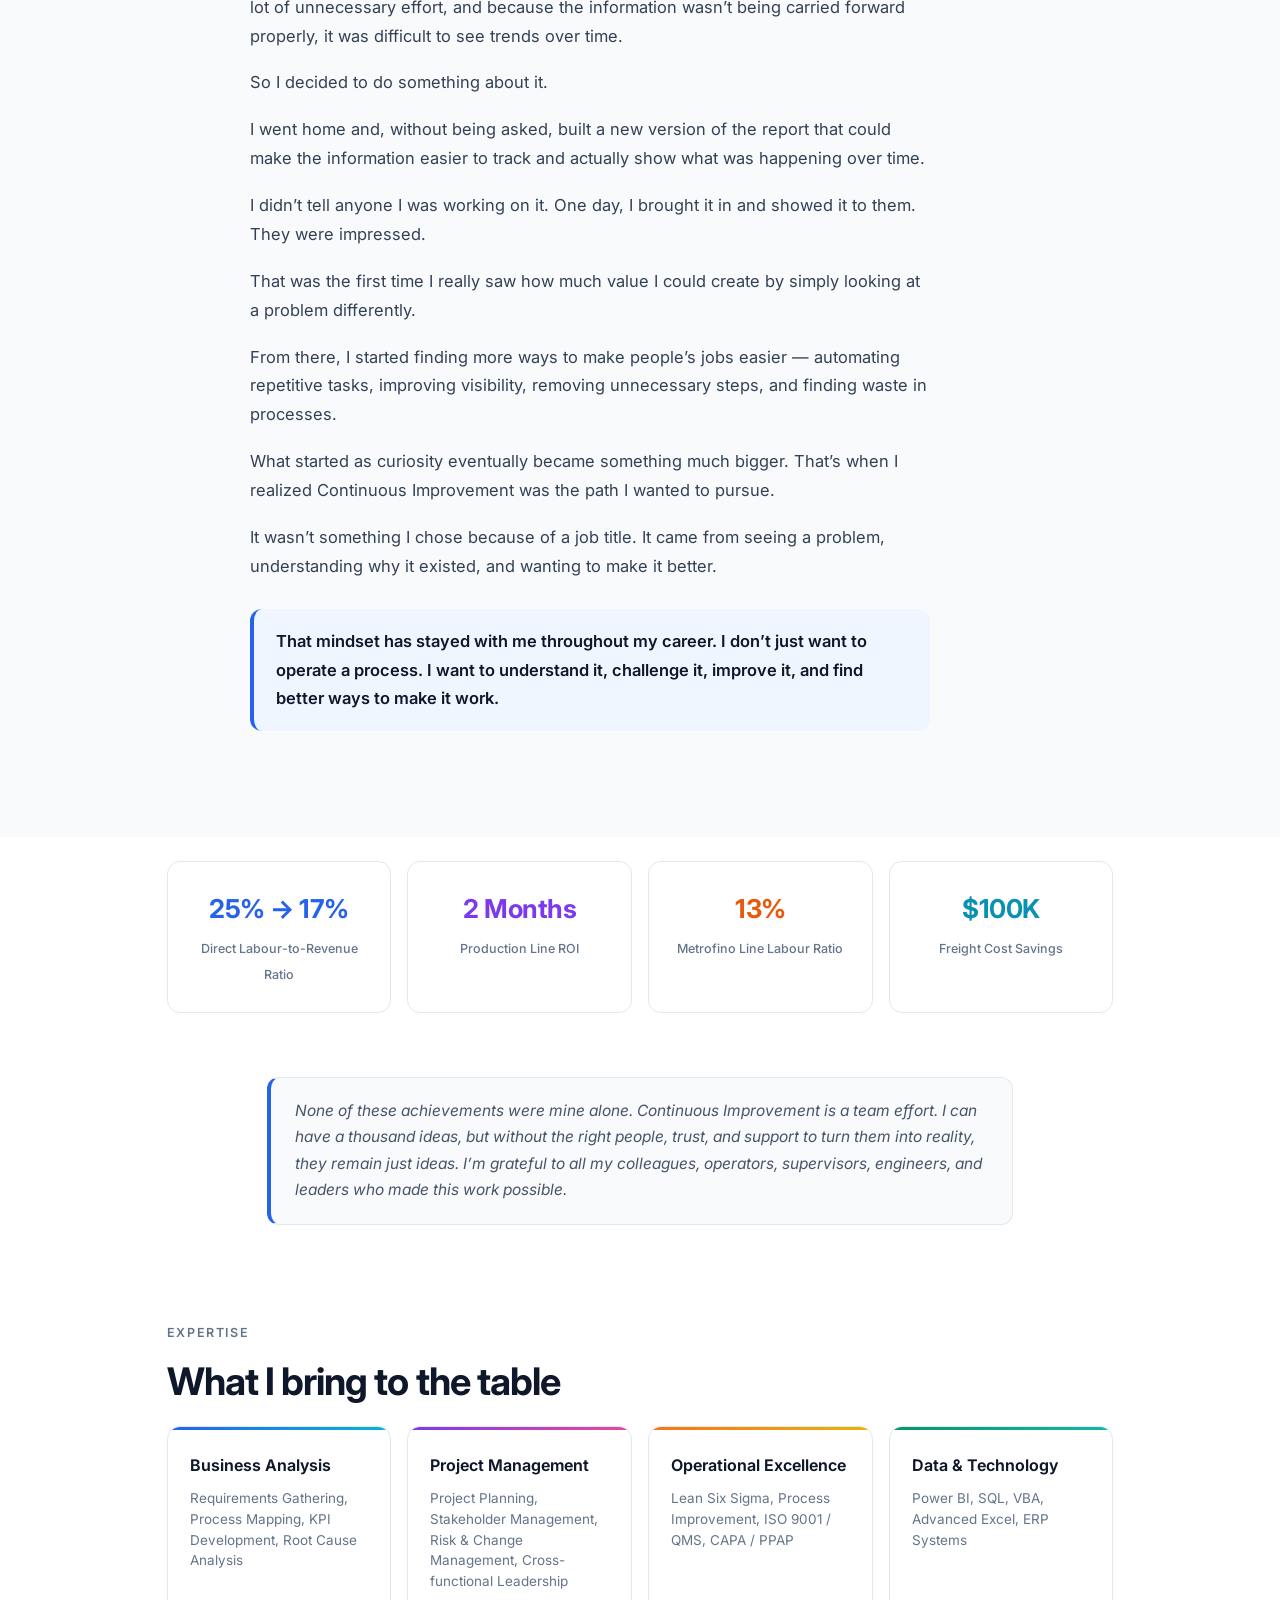
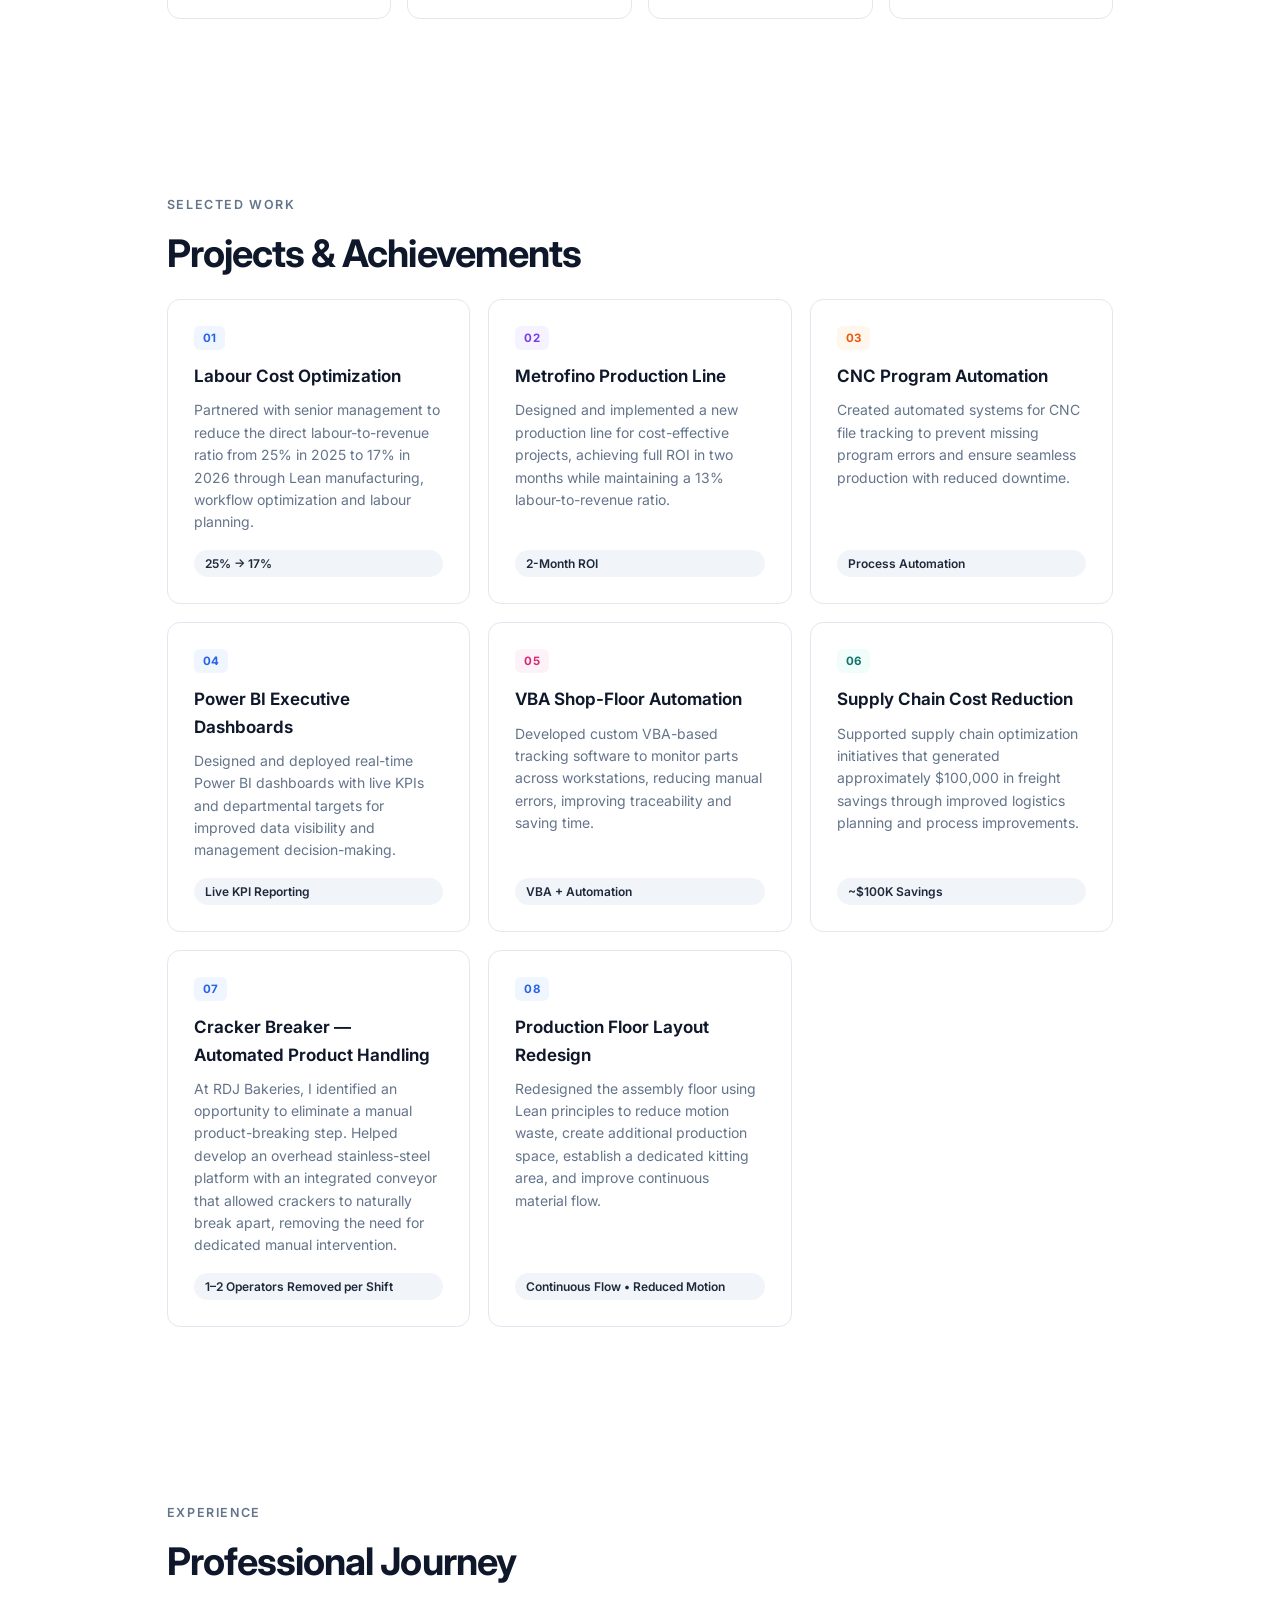
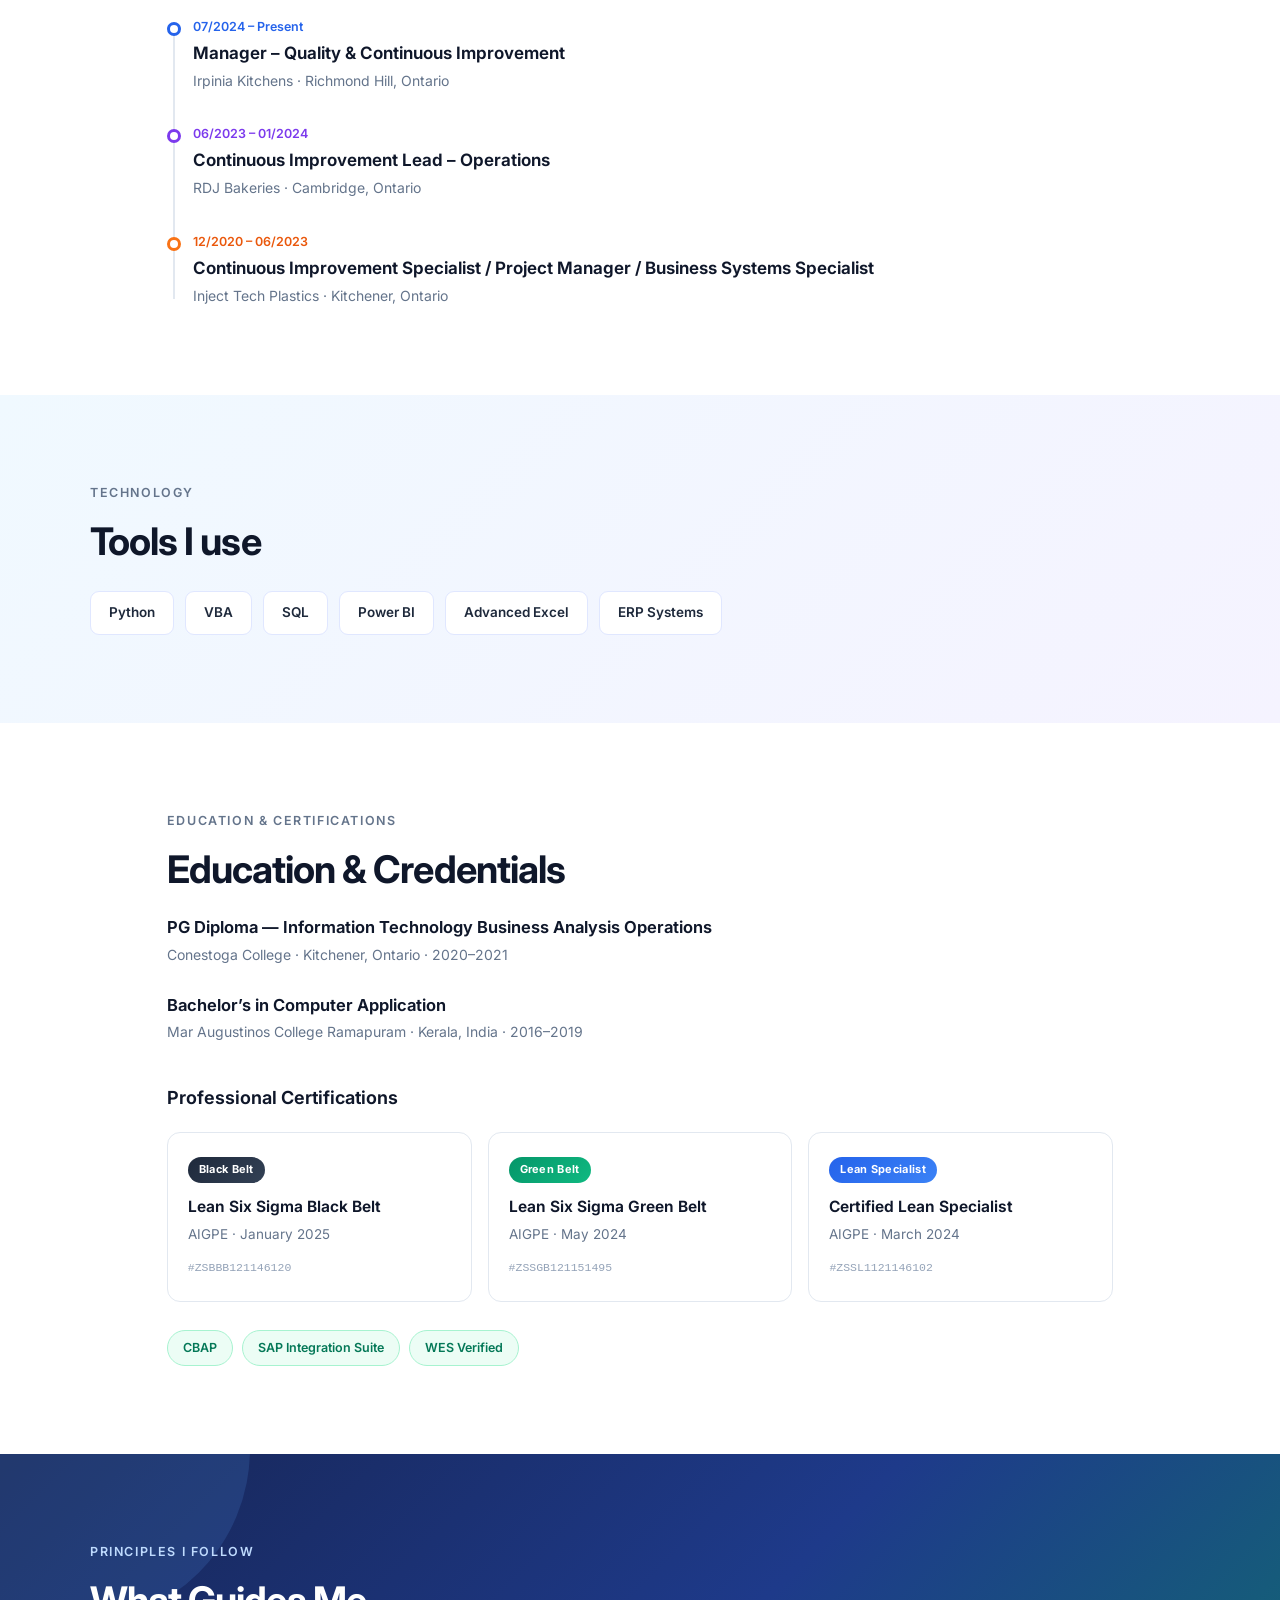
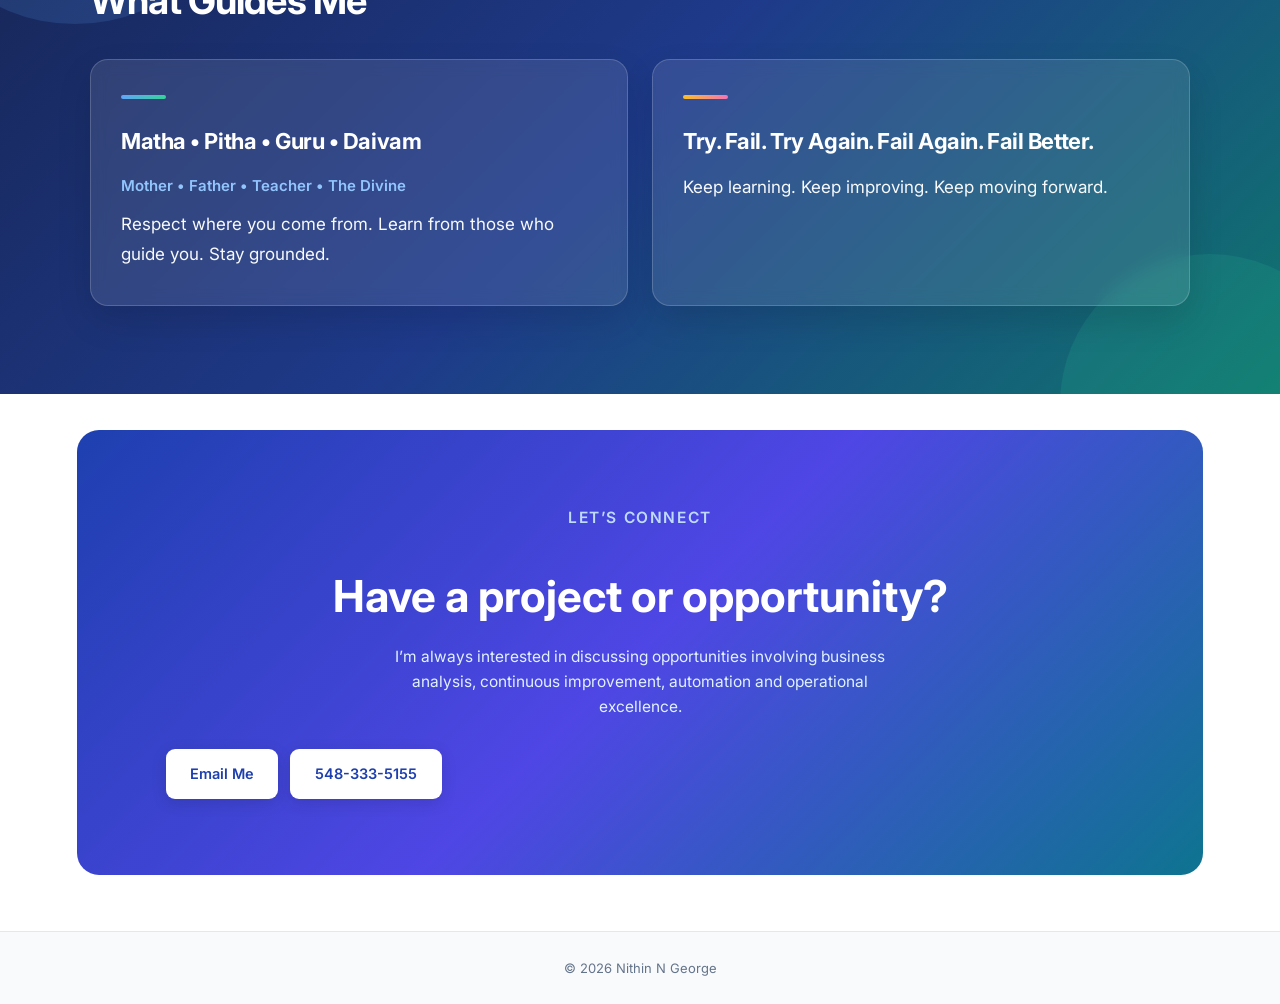
==== commit f0c442d8: "Update index.html" ====
--- a/index.html
+++ b/index.html
@@ -323,21 +323,51 @@
     </section>
 
     <!-- PRINCIPLES -->
+    
     <section class="section principles">
-        <p class="section-label">Principles I Follow</p>
-        <h2>What Guides Me</h2>
-
+    
+        <p class="section-label">
+            Principles I Follow
+        </p>
+    
+        <h2>
+            What Guides Me
+        </h2>
+    
         <div class="principles-grid">
+    
             <div class="principle-card">
-                <h3>Matha • Pitha • Guru • Daivam</h3>
-                <p>Respect where you come from. Learn from those who guide you. Stay grounded.</p>
-            </div>
-
+    
+                <h3>
+                    Matha • Pitha • Guru • Daivam
+                </h3>
+    
+                <p class="translation">
+                    Mother • Father • Teacher • The Divine
+                </p>
+    
+                <p class="philosophy">
+                    Respect where you come from. Learn from those who guide you.
+                    Stay grounded.
+                </p>
+    
+            </div>
+    
+    
             <div class="principle-card">
-                <h3>Try. Fail. Try Again. Fail Again. Fail Better.</h3>
-                <p>Keep learning. Keep improving. Keep moving forward.</p>
-            </div>
-        </div>
+    
+                <h3>
+                    Try. Fail. Try Again. Fail Again. Fail Better.
+                </h3>
+    
+                <p class="philosophy">
+                    Keep learning. Keep improving. Keep moving forward.
+                </p>
+    
+            </div>
+    
+        </div>
+    
     </section>
 
     <!-- CONTACT -->
--- a/style.css
+++ b/style.css
@@ -738,62 +738,304 @@
 }
 
 /* =========================
-   PRINCIPLES          ← ADD IT HERE
-========================= */
+   PRINCIPLES
+========================= */
+
 .principles {
-    background: #0f172a;
+    background:
+        linear-gradient(
+            135deg,
+            #172554 0%,
+            #1e3a8a 50%,
+            #0f766e 100%
+        );
+
     max-width: none;
+
     padding-left: 6%;
     padding-right: 6%;
+
     color: white;
-}
+
+    position: relative;
+
+    overflow: hidden;
+}
+
+/* Soft background glow */
+
+.principles::before {
+    content: "";
+
+    position: absolute;
+
+    width: 350px;
+    height: 350px;
+
+    background: rgba(96, 165, 250, 0.15);
+
+    border-radius: 50%;
+
+    top: -180px;
+    left: -100px;
+
+    animation: principleFloat 10s ease-in-out infinite;
+}
+
+.principles::after {
+    content: "";
+
+    position: absolute;
+
+    width: 300px;
+    height: 300px;
+
+    background: rgba(52, 211, 153, 0.12);
+
+    border-radius: 50%;
+
+    bottom: -160px;
+    right: -80px;
+
+    animation: principleFloatReverse 12s ease-in-out infinite;
+}
+
+
+/* Keep content above background effects */
+
+.principles > * {
+    position: relative;
+
+    z-index: 2;
+}
+
+
+/* Section label */
 
 .principles .section-label {
-    color: #93c5fd;
-}
+    color: #bfdbfe;
+
+    max-width: 1100px;
+
+    margin-left: auto;
+    margin-right: auto;
+}
+
+
+/* Main heading */
 
 .principles h2 {
     color: white;
+
     max-width: 1100px;
+
     margin-left: auto;
     margin-right: auto;
-}
+
+    margin-bottom: 35px;
+}
+
+
+/* Two principle cards */
 
 .principles-grid {
     display: grid;
+
     grid-template-columns: repeat(2, 1fr);
+
     gap: 24px;
+
     max-width: 1100px;
+
     margin: 30px auto 0;
 }
 
+
+/* Individual cards */
+
 .principle-card {
-    background: rgba(255, 255, 255, 0.05);
-    border: 1px solid rgba(255, 255, 255, 0.1);
-    border-radius: 16px;
-    padding: 32px 28px;
-}
+    background: rgba(255, 255, 255, 0.10);
+
+    border: 1px solid rgba(255, 255, 255, 0.18);
+
+    border-radius: 18px;
+
+    padding: 35px 30px;
+
+    backdrop-filter: blur(8px);
+
+    -webkit-backdrop-filter: blur(8px);
+
+    box-shadow:
+        0 15px 35px rgba(0, 0, 0, 0.12);
+
+    transition:
+        transform 0.35s ease,
+        background 0.35s ease,
+        border-color 0.35s ease,
+        box-shadow 0.35s ease;
+}
+
+
+/* Card hover */
+
+.principle-card:hover {
+    transform: translateY(-7px);
+
+    background: rgba(255, 255, 255, 0.15);
+
+    border-color: rgba(255, 255, 255, 0.35);
+
+    box-shadow:
+        0 22px 45px rgba(0, 0, 0, 0.18);
+}
+
+
+/* Card headings */
 
 .principle-card h3 {
-    font-size: 20px;
+    font-size: 22px;
+
     font-weight: 700;
+
     color: white;
+
     margin-bottom: 14px;
+
     letter-spacing: -0.02em;
 }
+
+
+/* Card text */
 
 .principle-card p {
     font-size: 16px;
+
     line-height: 1.7;
-    color: #cbd5e1;
+
+    color: #dbeafe;
+
     margin: 0;
+
     max-width: none;
 }
 
+
+/* Translation */
+
+.principle-card .translation {
+    color: #93c5fd;
+
+    font-size: 15px;
+
+    font-weight: 600;
+
+    margin-bottom: 12px;
+}
+
+
+/* Philosophy statement */
+
+.principle-card .philosophy {
+    color: #f8fafc;
+
+    font-size: 17px;
+
+    line-height: 1.75;
+}
+
+
+/* Decorative line */
+
+.principle-card::before {
+    content: "";
+
+    display: block;
+
+    width: 45px;
+
+    height: 4px;
+
+    border-radius: 10px;
+
+    background: linear-gradient(
+        90deg,
+        #60a5fa,
+        #34d399
+    );
+
+    margin-bottom: 25px;
+}
+
+
+/* Different accent for second card */
+
+.principle-card:nth-child(2)::before {
+    background: linear-gradient(
+        90deg,
+        #fbbf24,
+        #f472b6
+    );
+}
+
+
+/* Floating background animations */
+
+@keyframes principleFloat {
+
+    0%,
+    100% {
+        transform: translate(0, 0);
+    }
+
+    50% {
+        transform: translate(50px, 35px);
+    }
+}
+
+
+@keyframes principleFloatReverse {
+
+    0%,
+    100% {
+        transform: translate(0, 0);
+    }
+
+    50% {
+        transform: translate(-40px, -30px);
+    }
+}
+
+
+/* =========================
+   MOBILE
+========================= */
+
 @media (max-width: 700px) {
+
+    .principles {
+        padding-left: 6%;
+        padding-right: 6%;
+    }
+
     .principles-grid {
         grid-template-columns: 1fr;
-    }
+
+        gap: 18px;
+    }
+
+    .principle-card {
+        padding: 28px 24px;
+    }
+
+    .principle-card h3 {
+        font-size: 20px;
+    }
+
+    .principle-card .philosophy {
+        font-size: 16px;
+    }
+
 }
 
 /* =========================
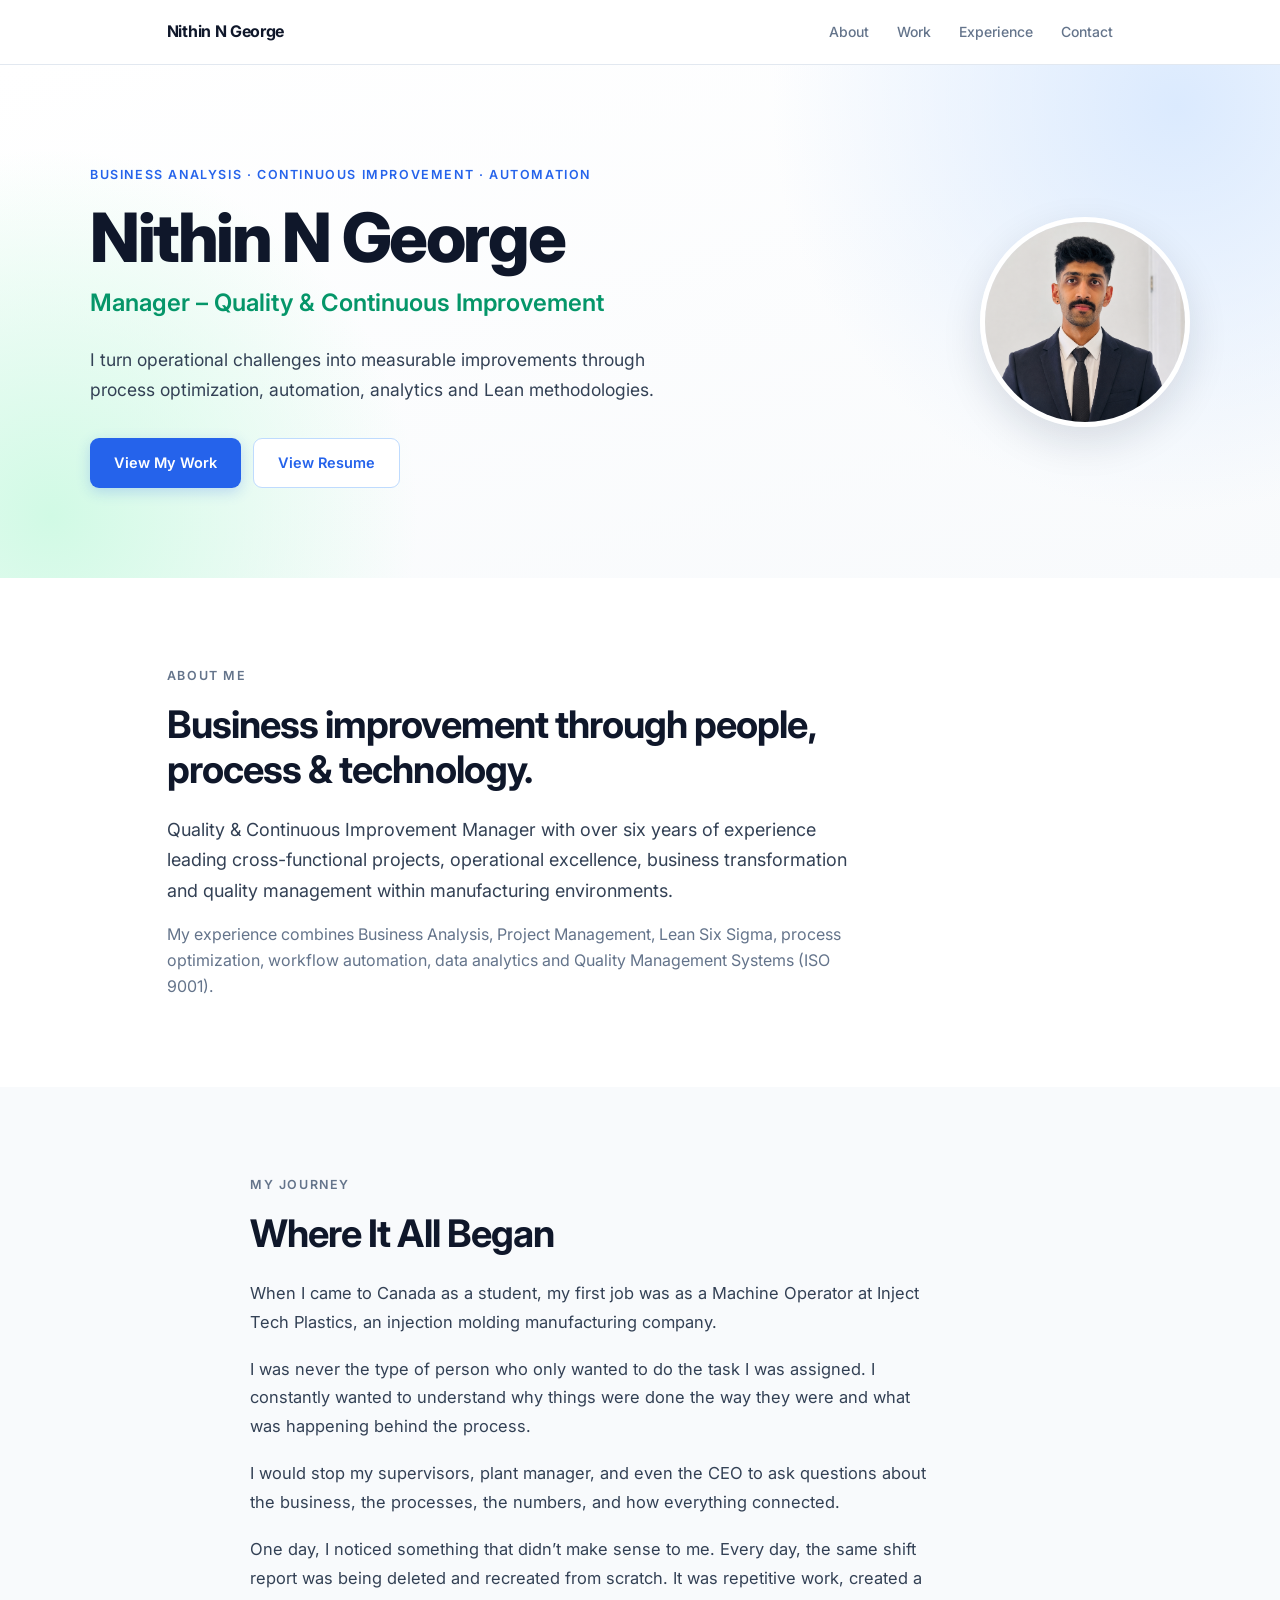
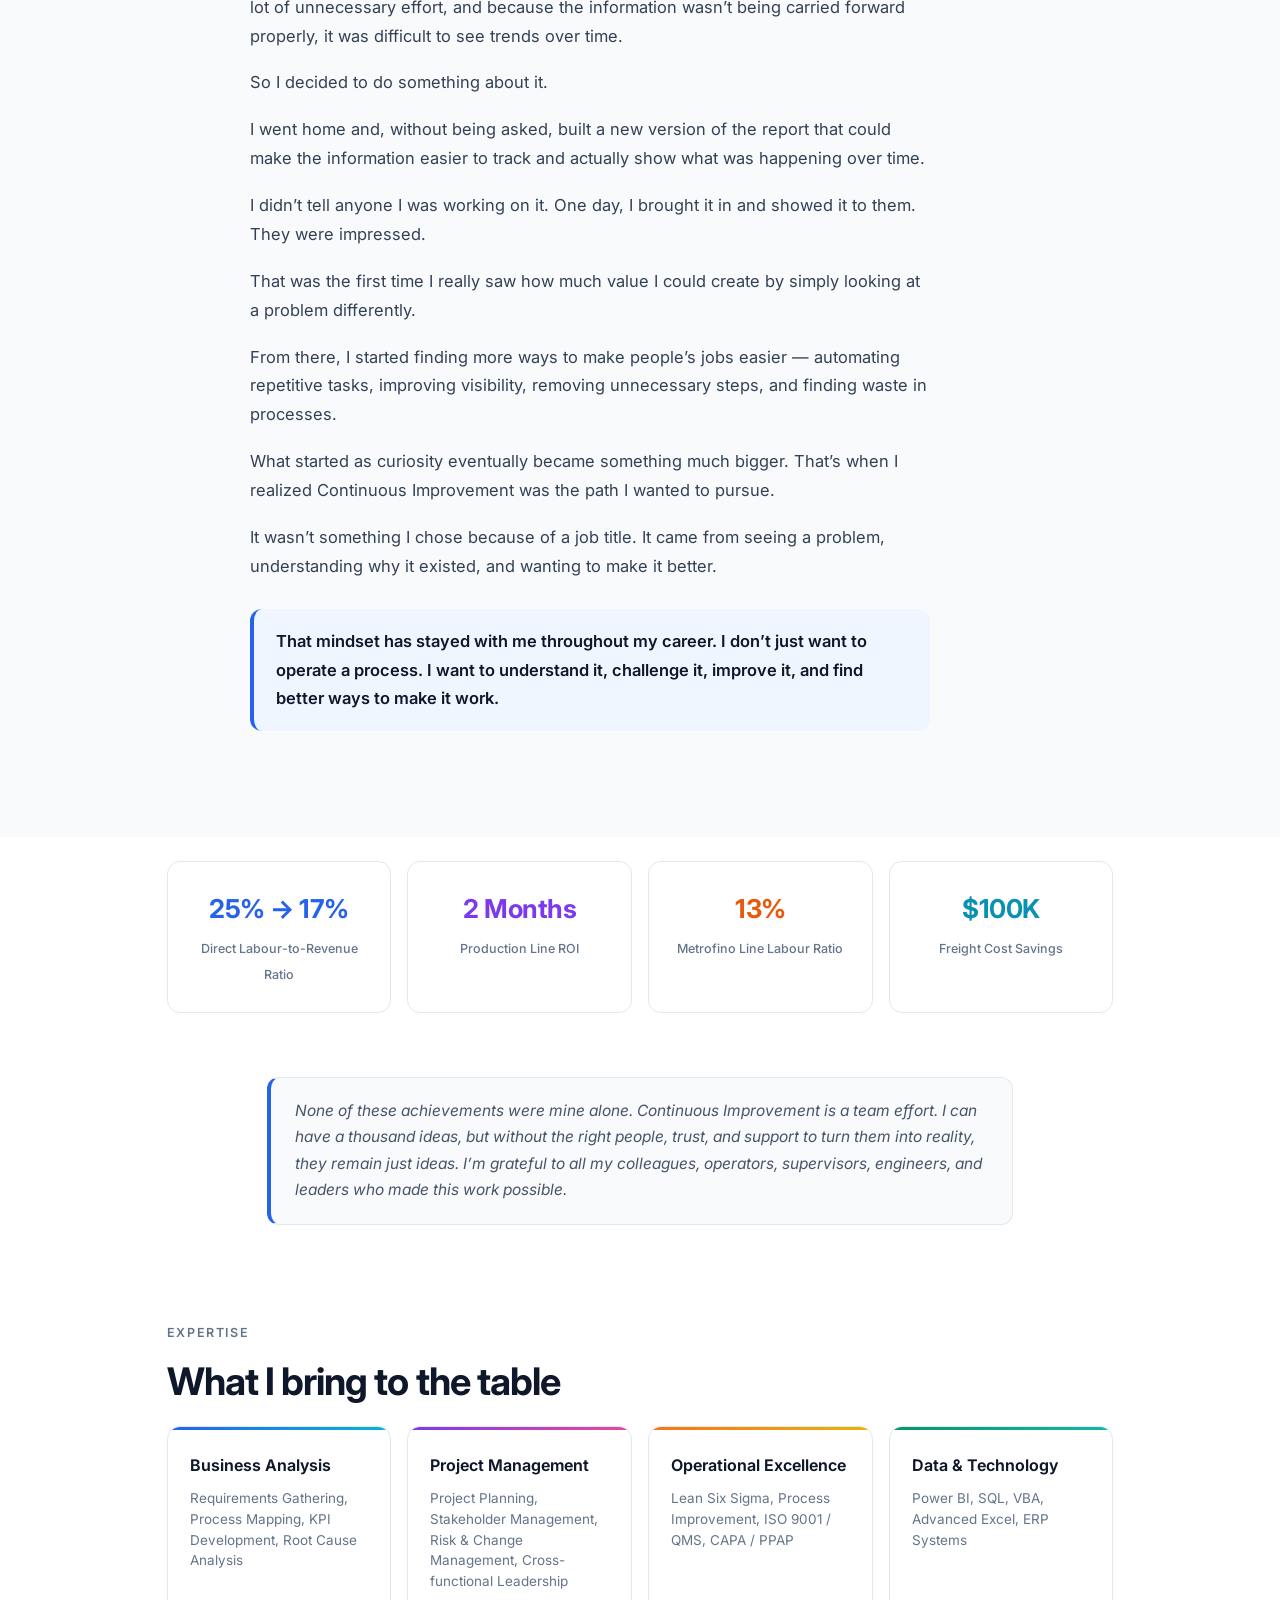
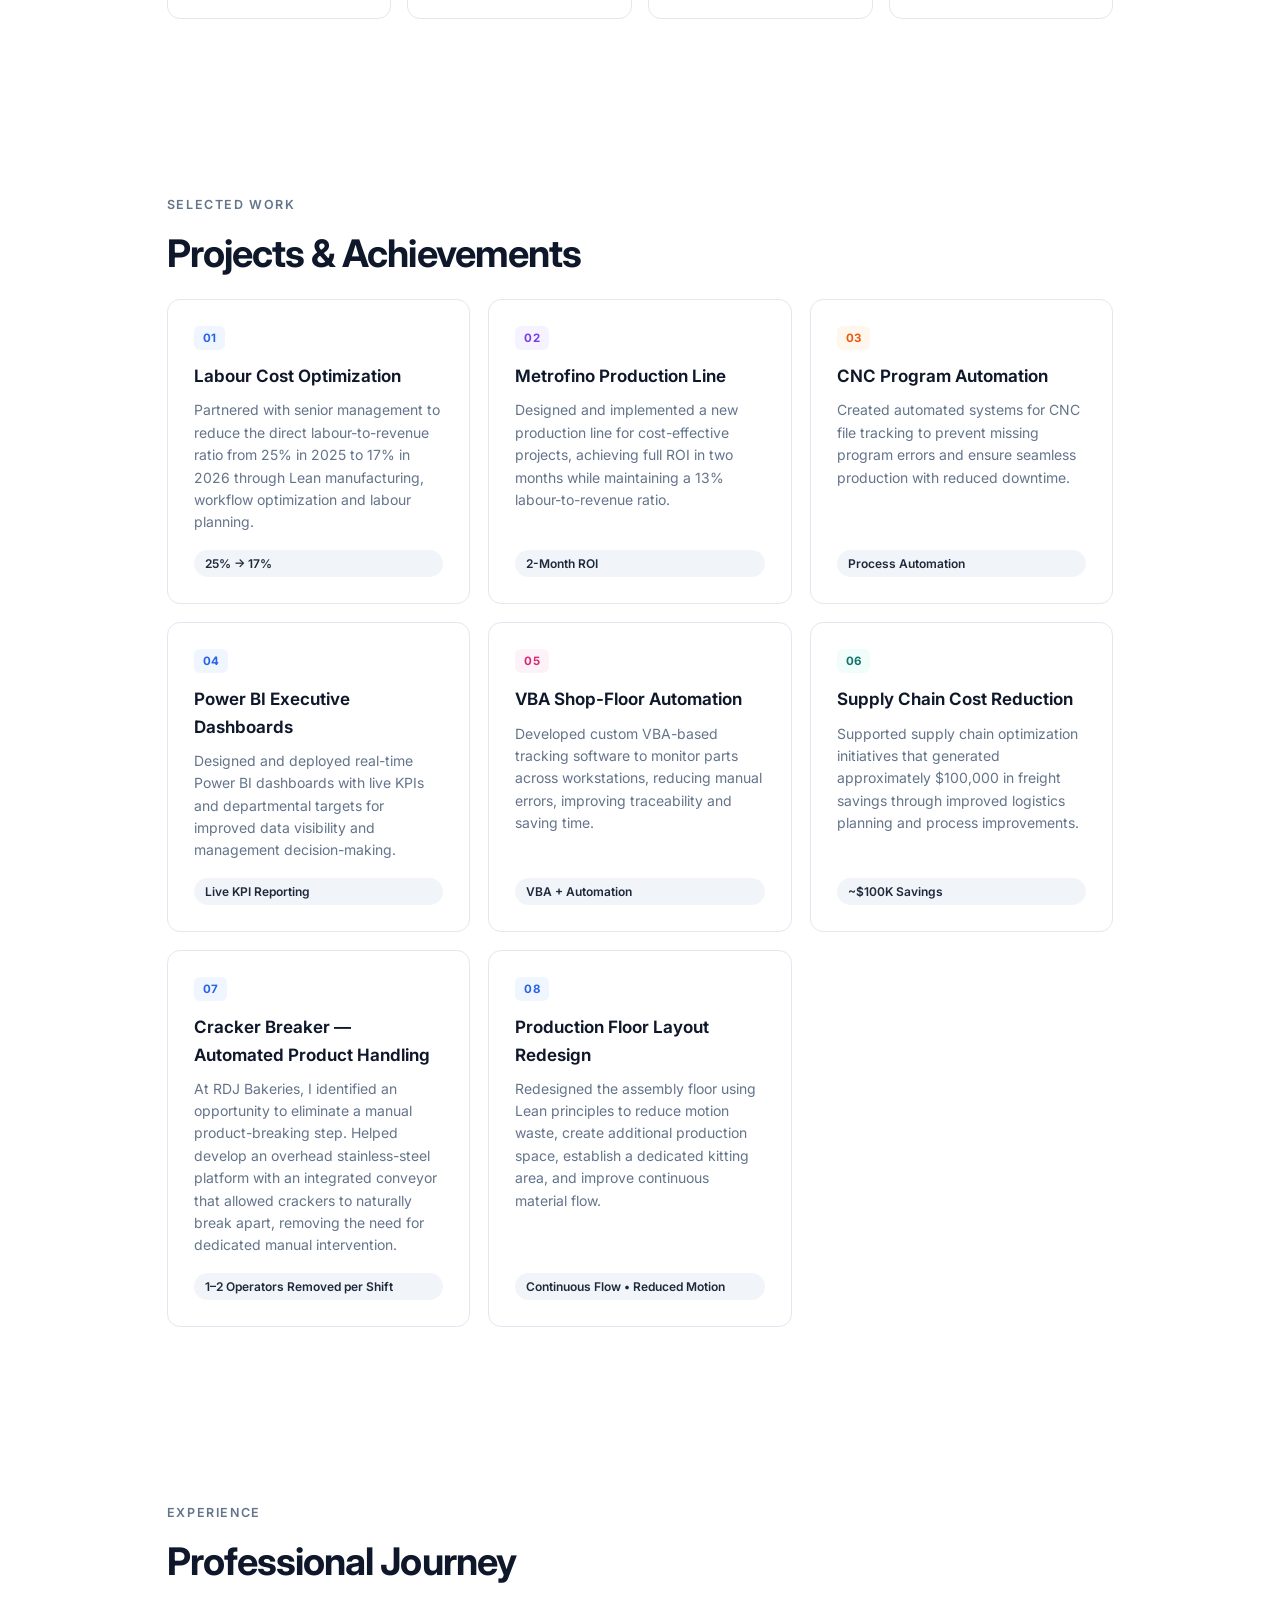
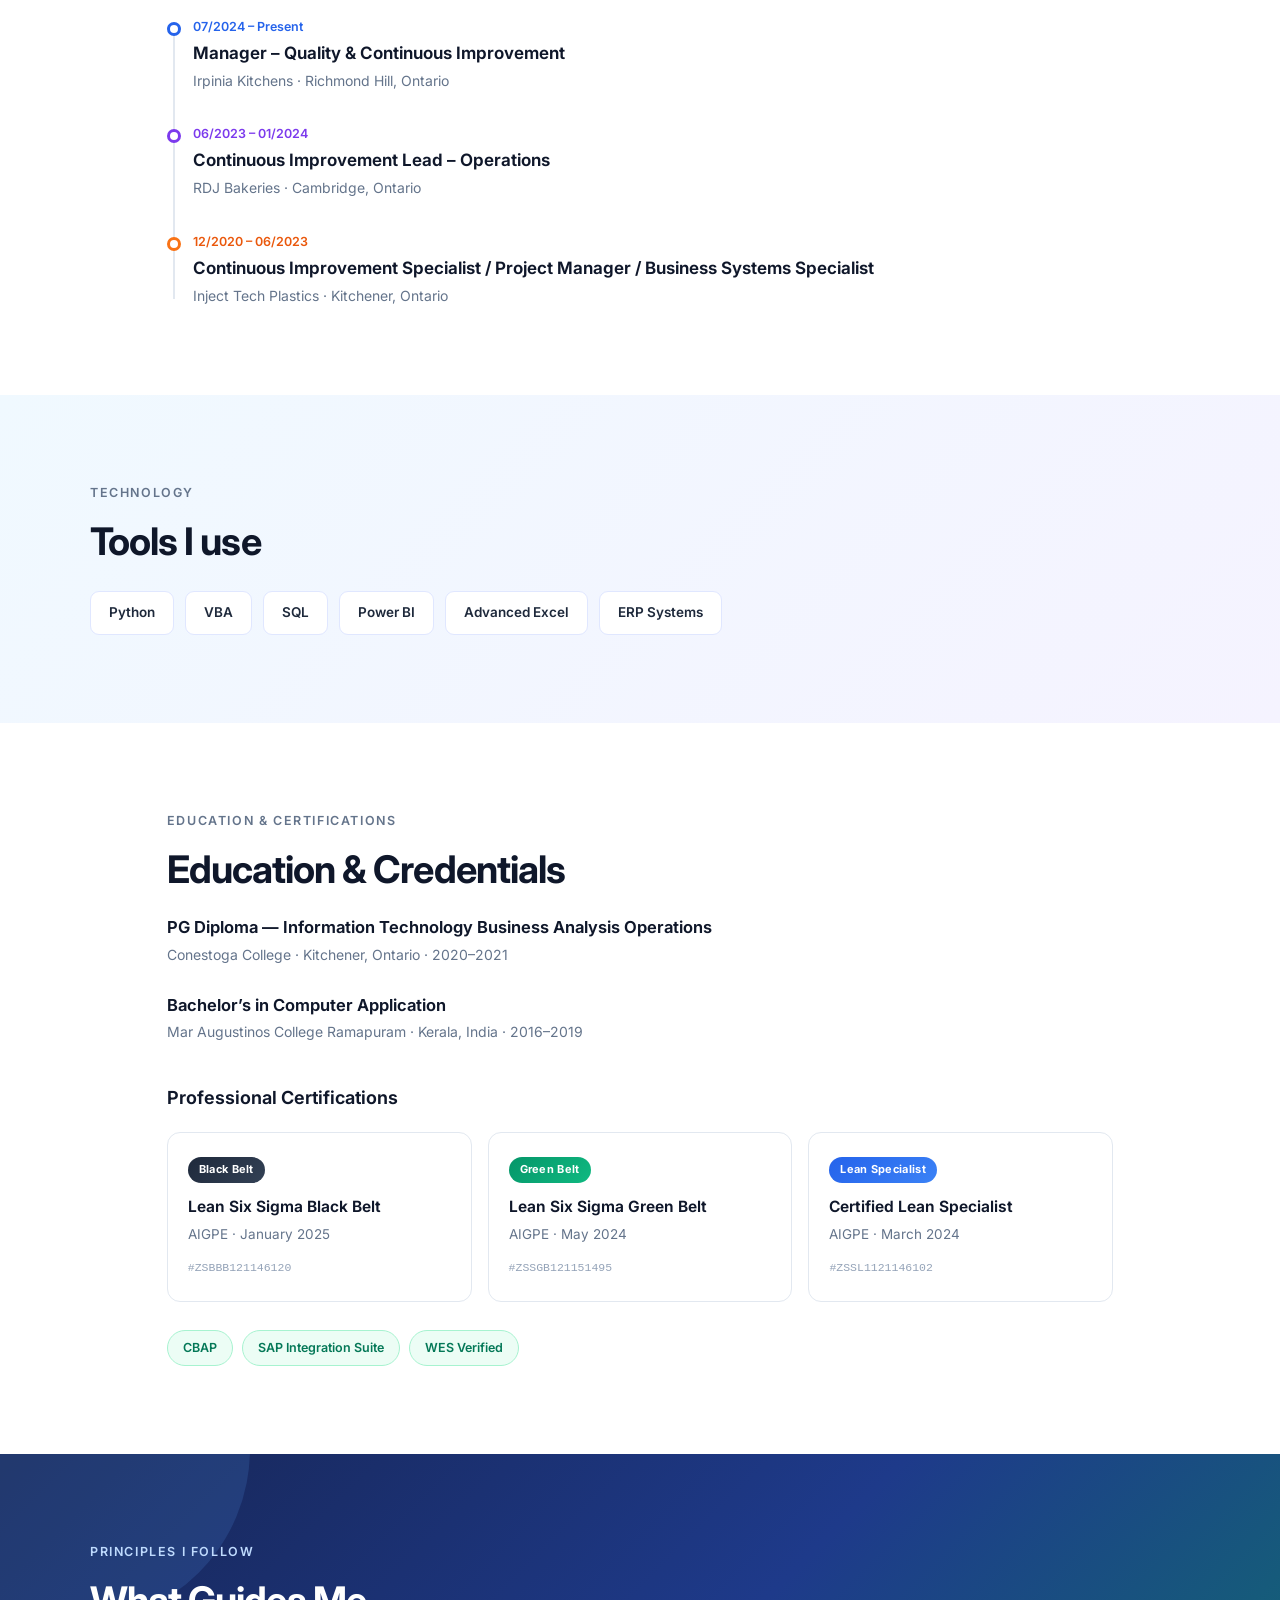
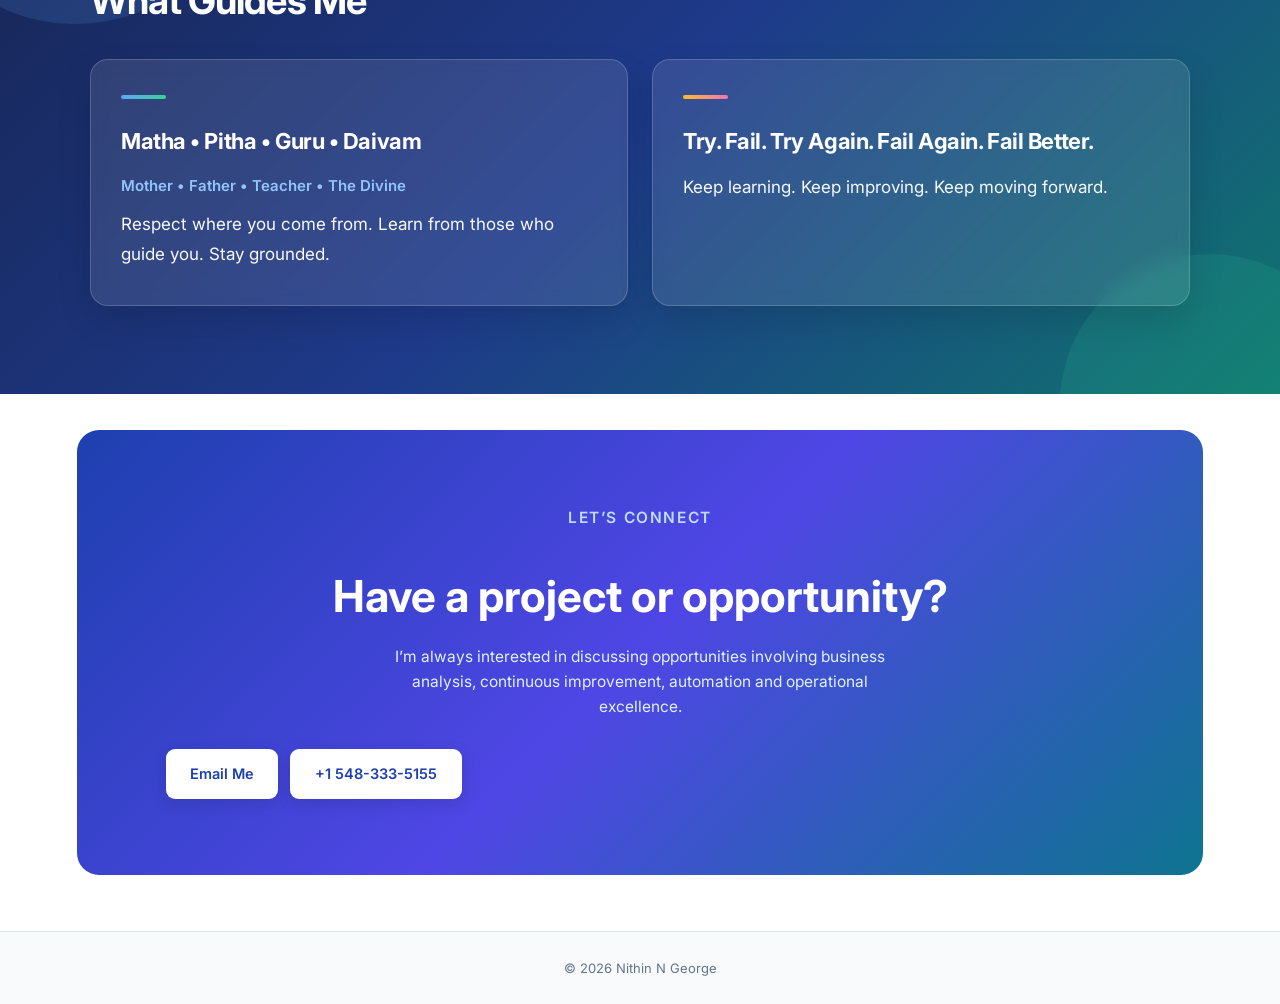
==== commit e6067559: "Update index.html" ====
--- a/index.html
+++ b/index.html
@@ -353,7 +353,6 @@
     
             </div>
     
-    
             <div class="principle-card">
     
                 <h3>
@@ -379,7 +378,7 @@
         </p>
         <div class="contact-buttons">
             <a href="mailto:nithin.g50@gmail.com" class="button">Email Me</a>
-            <a href="tel:+15483335155" class="button secondary-light">548-333-5155</a>
+            <a href="tel:+1 548-333-5155" class="button secondary-light"> +1 548-333-5155</a>
         </div>
     </section>
 
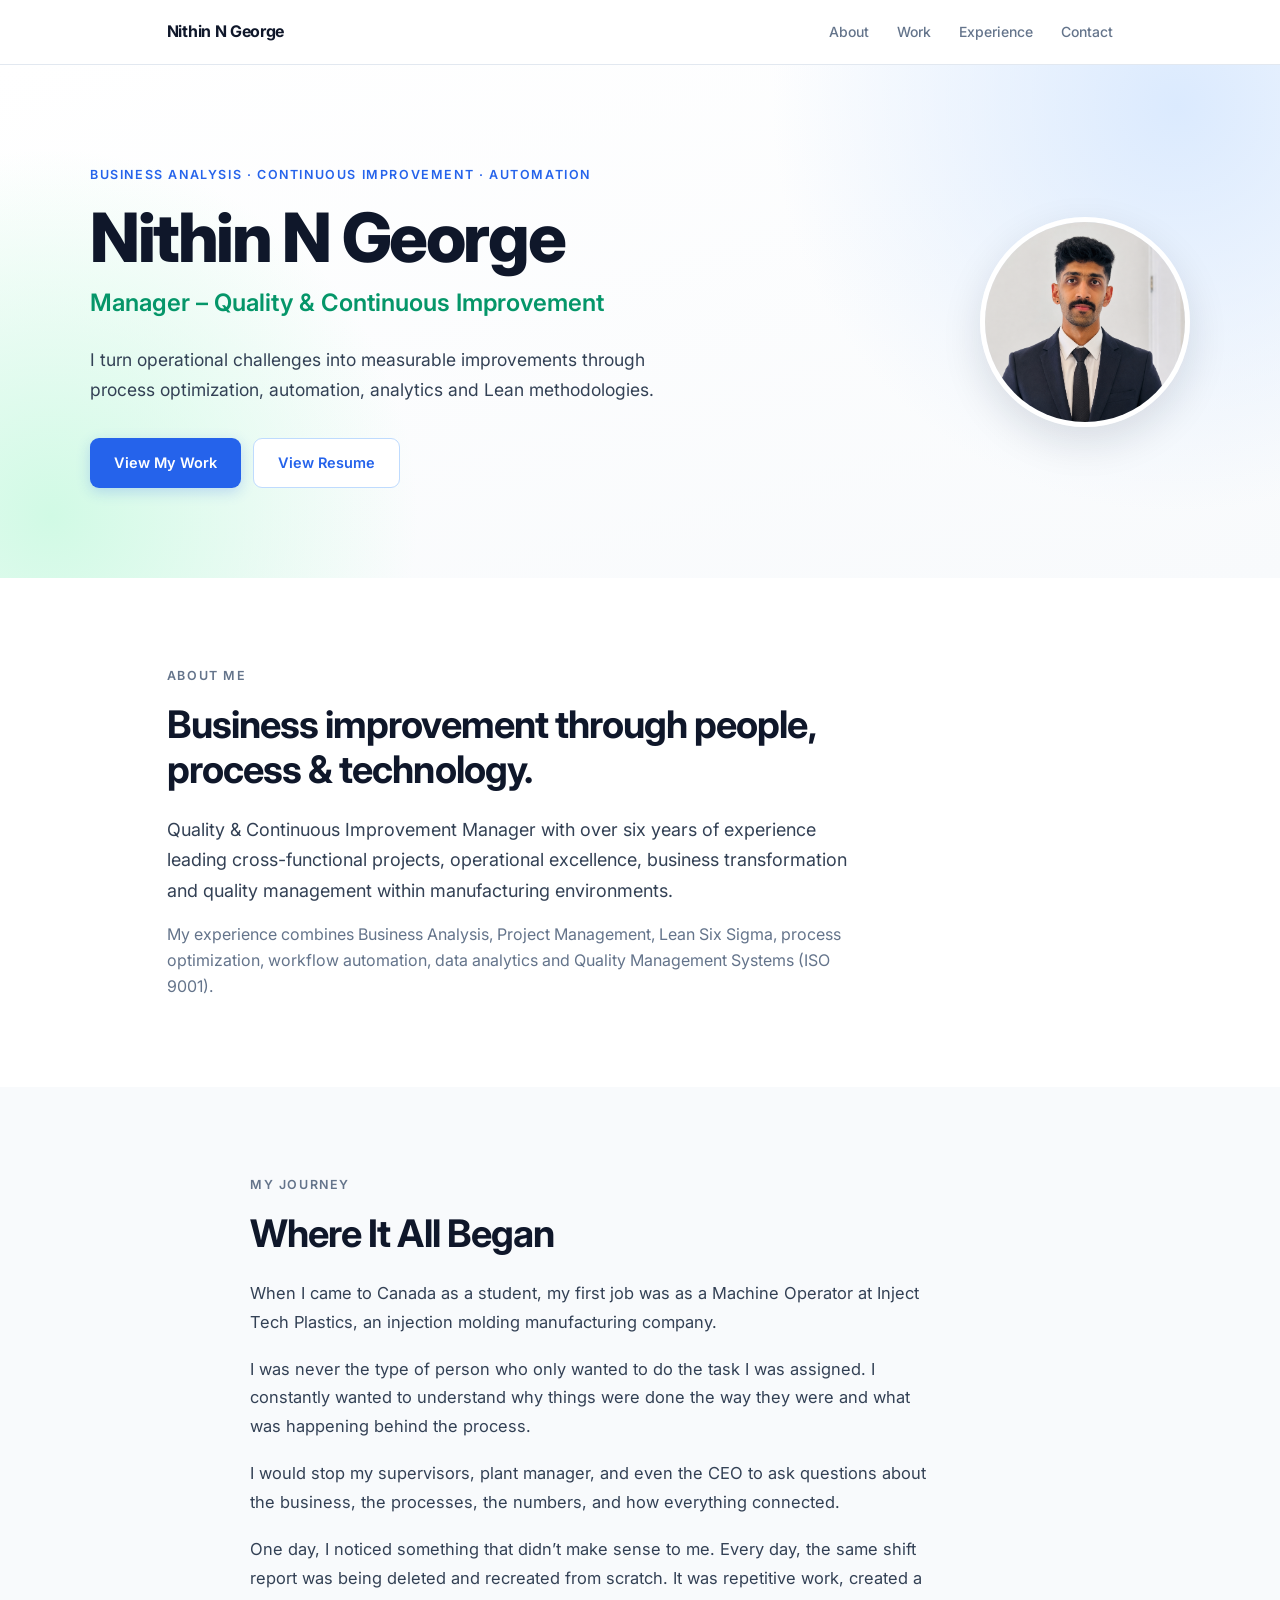
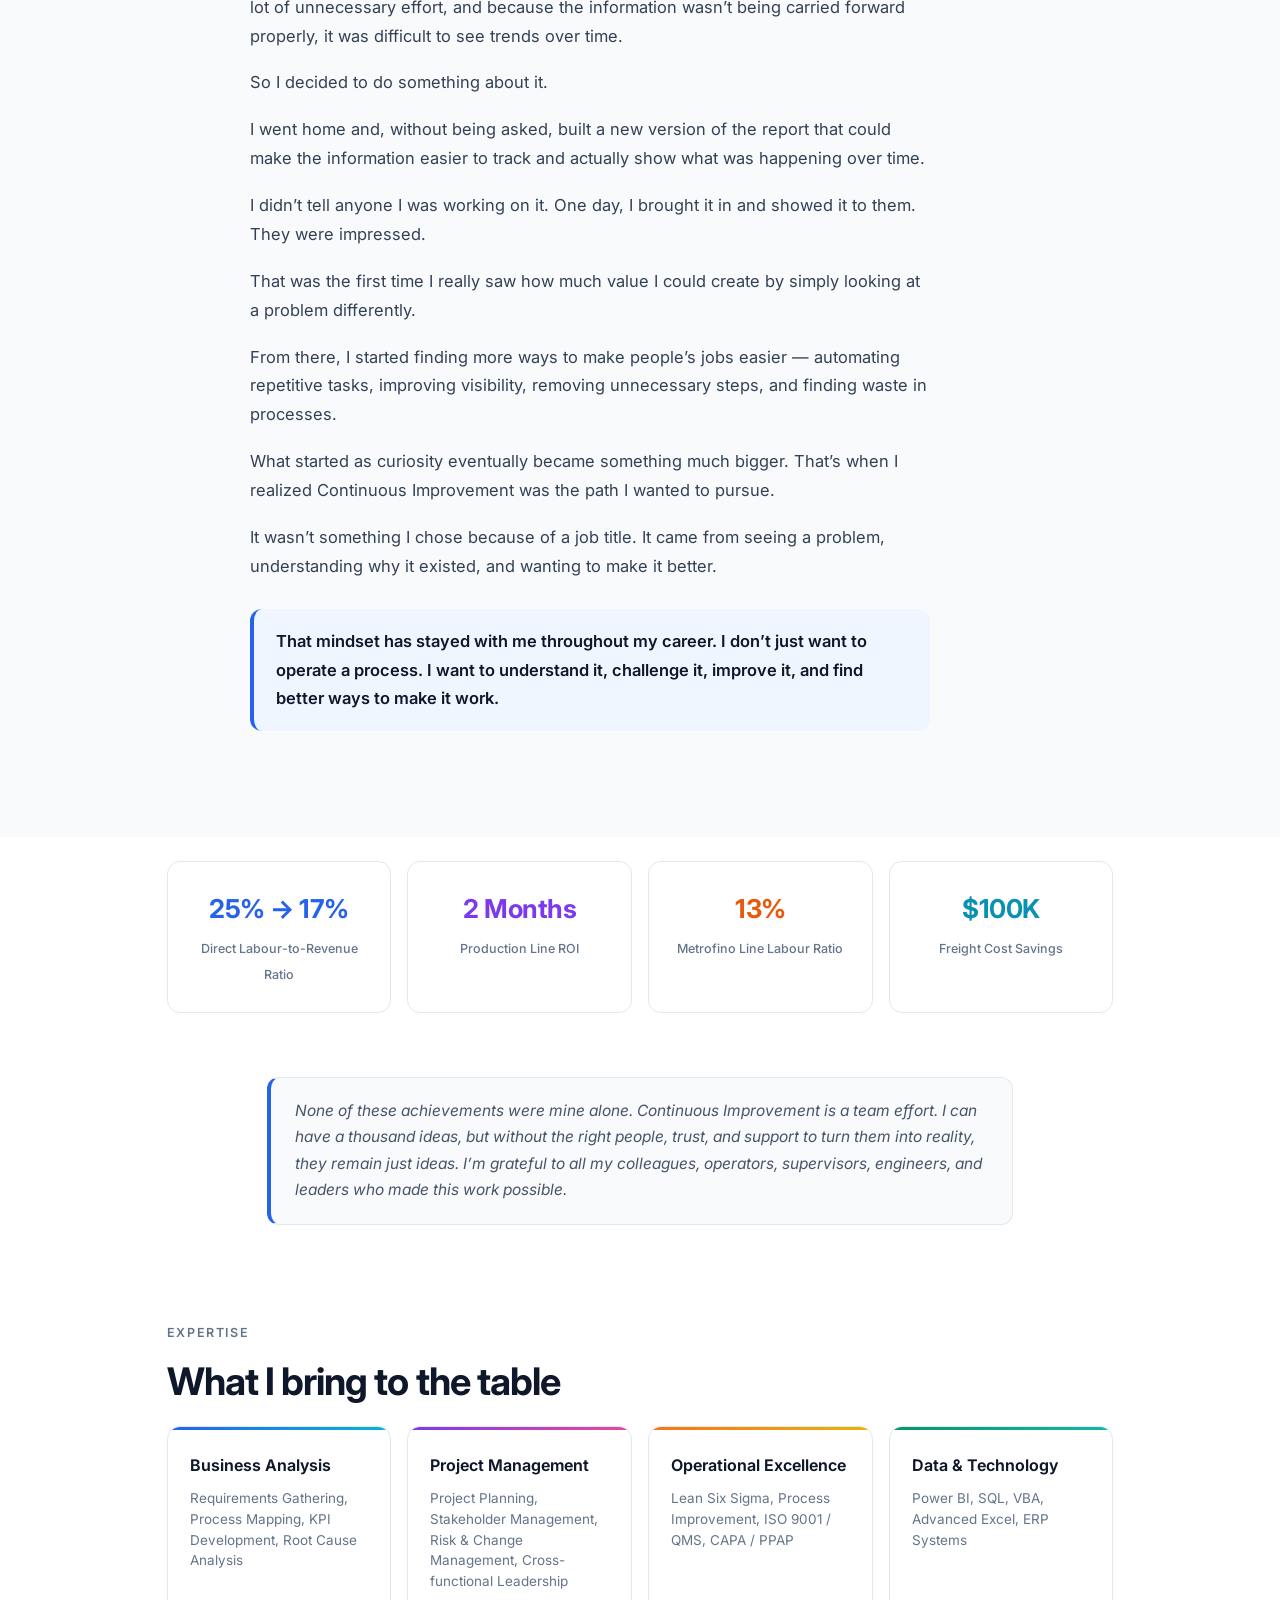
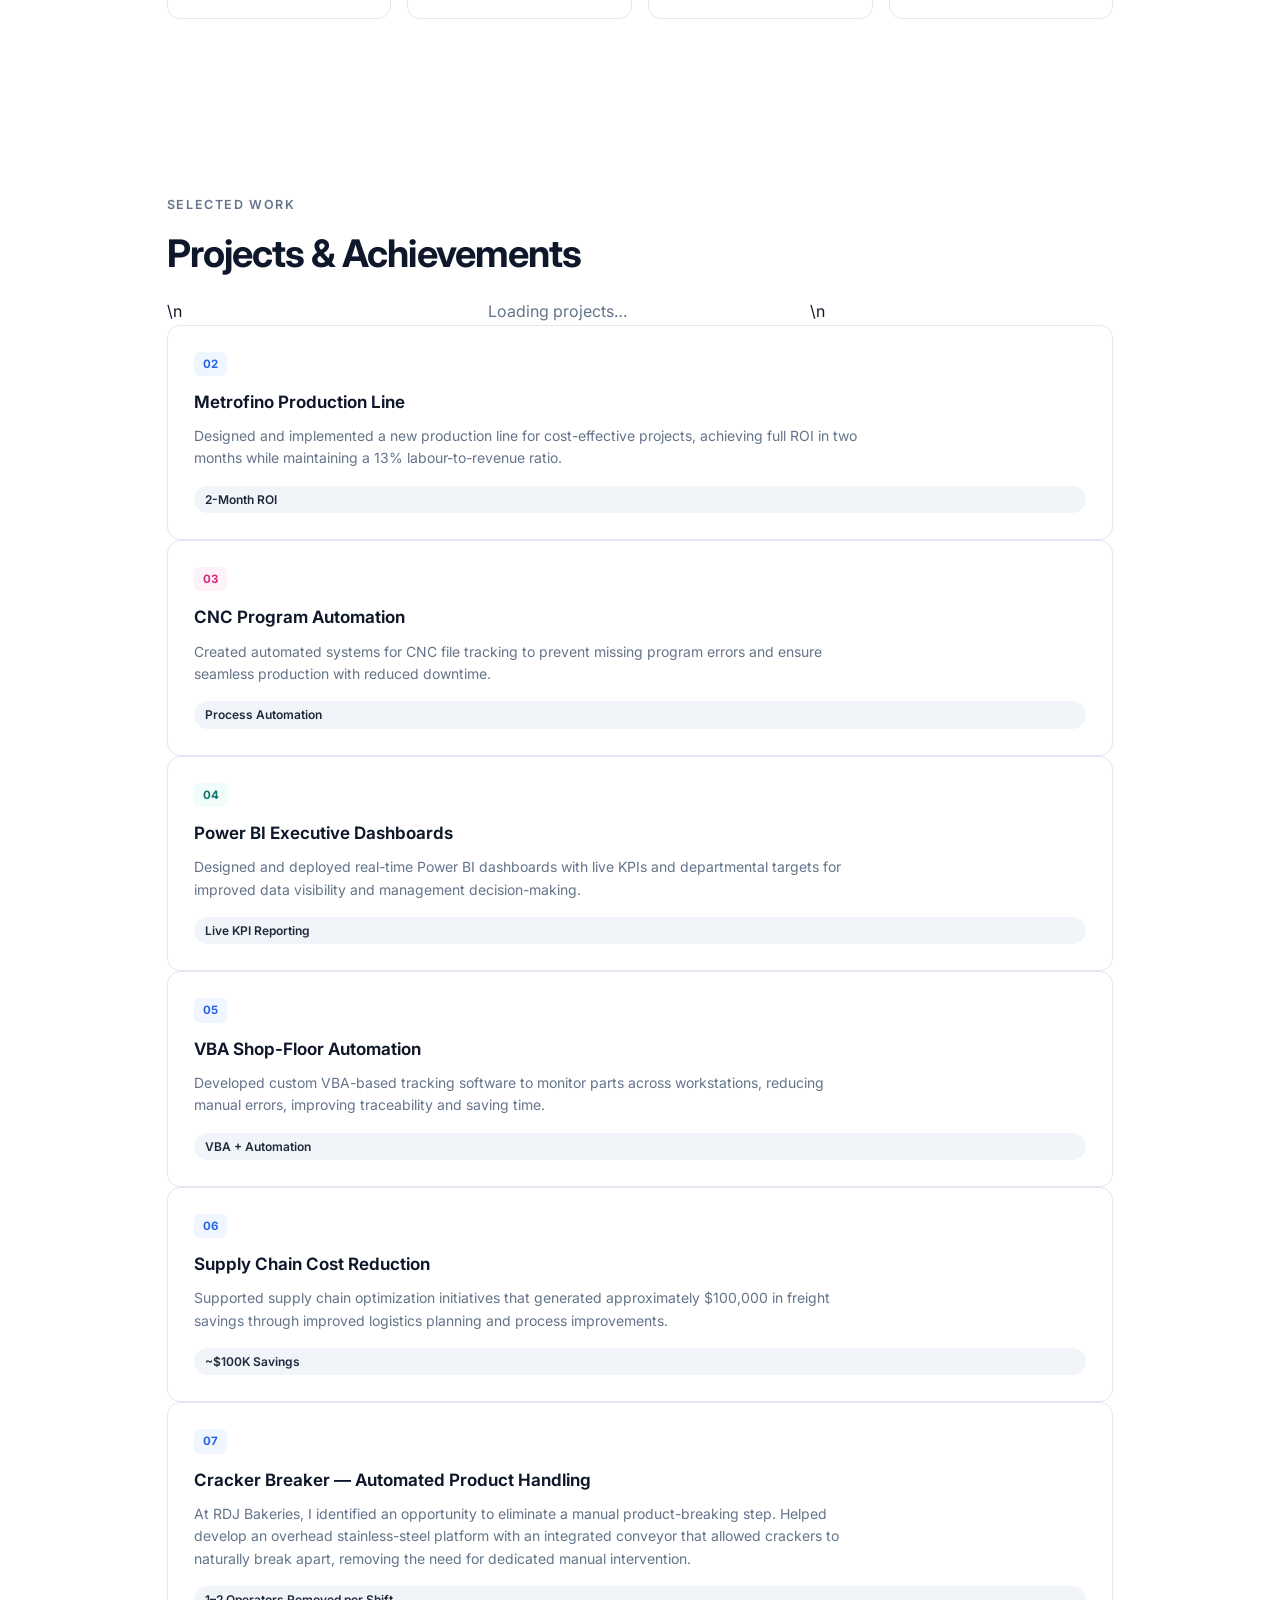
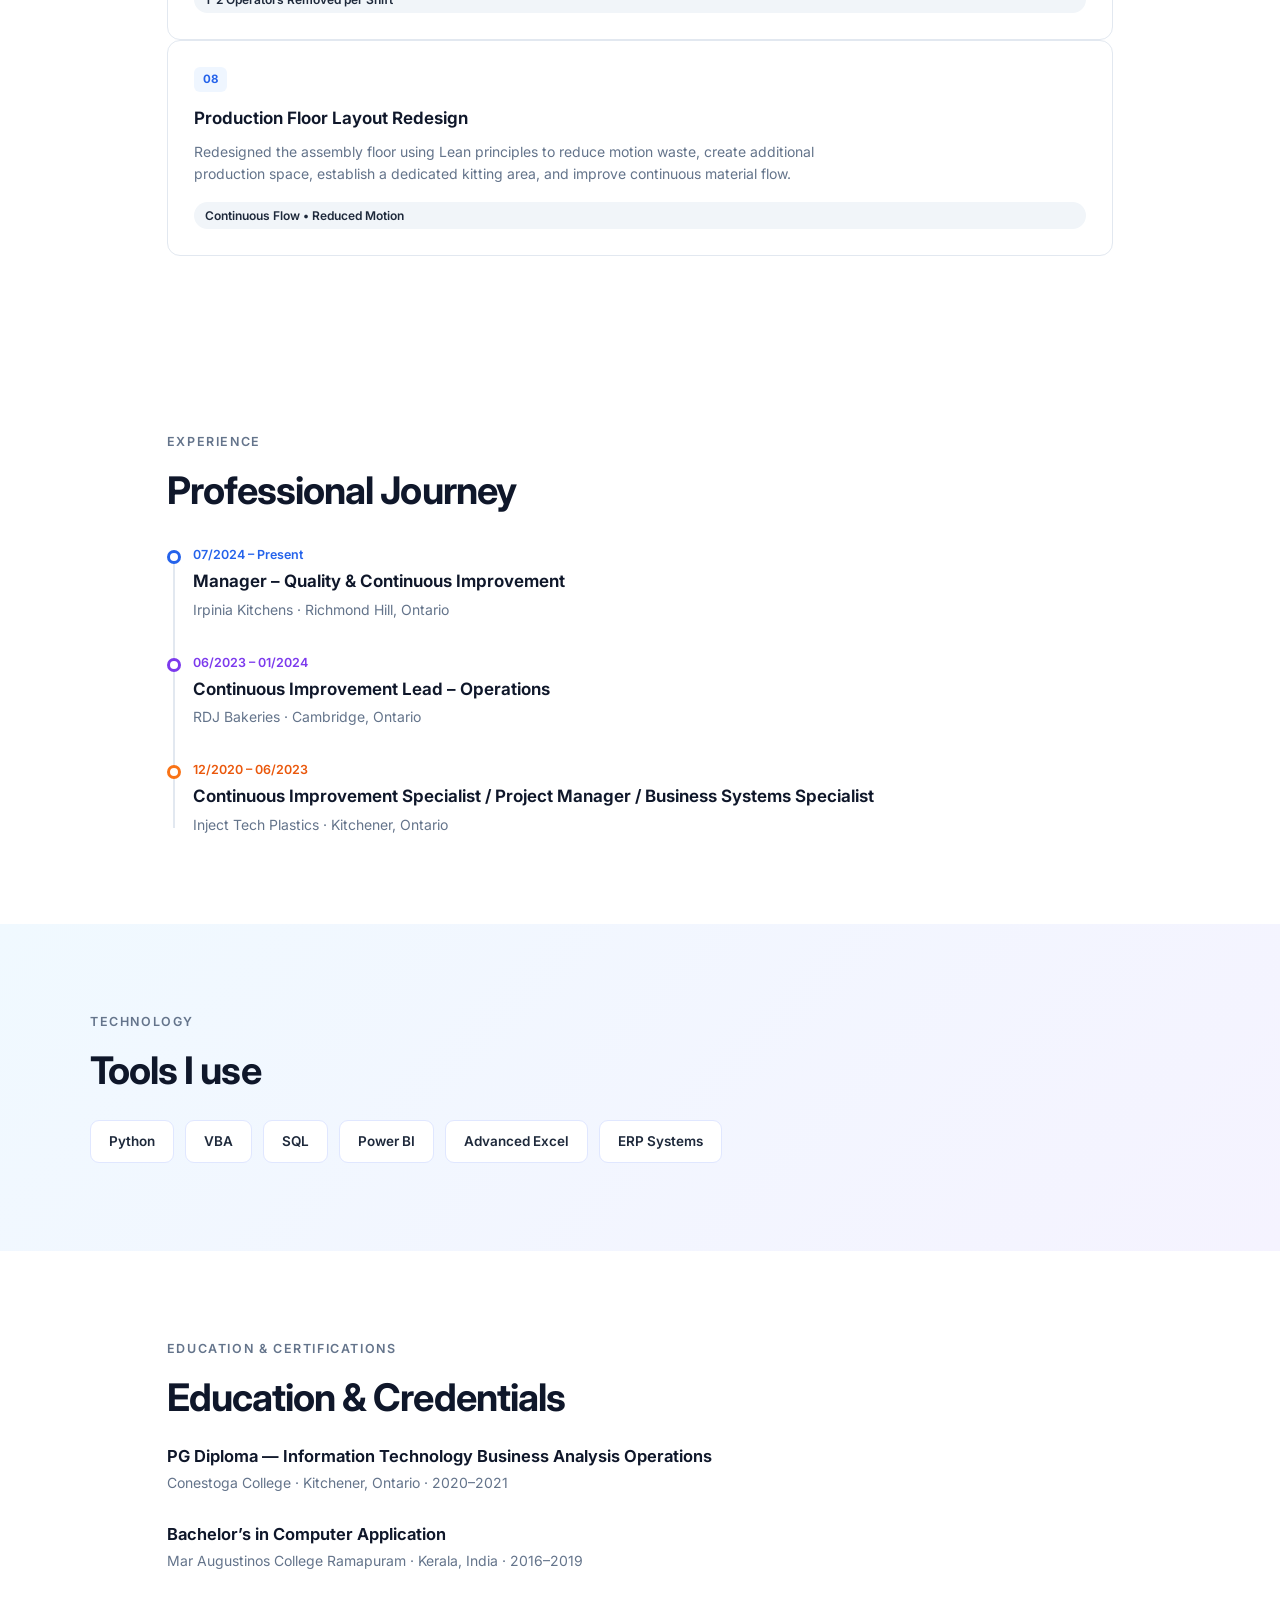
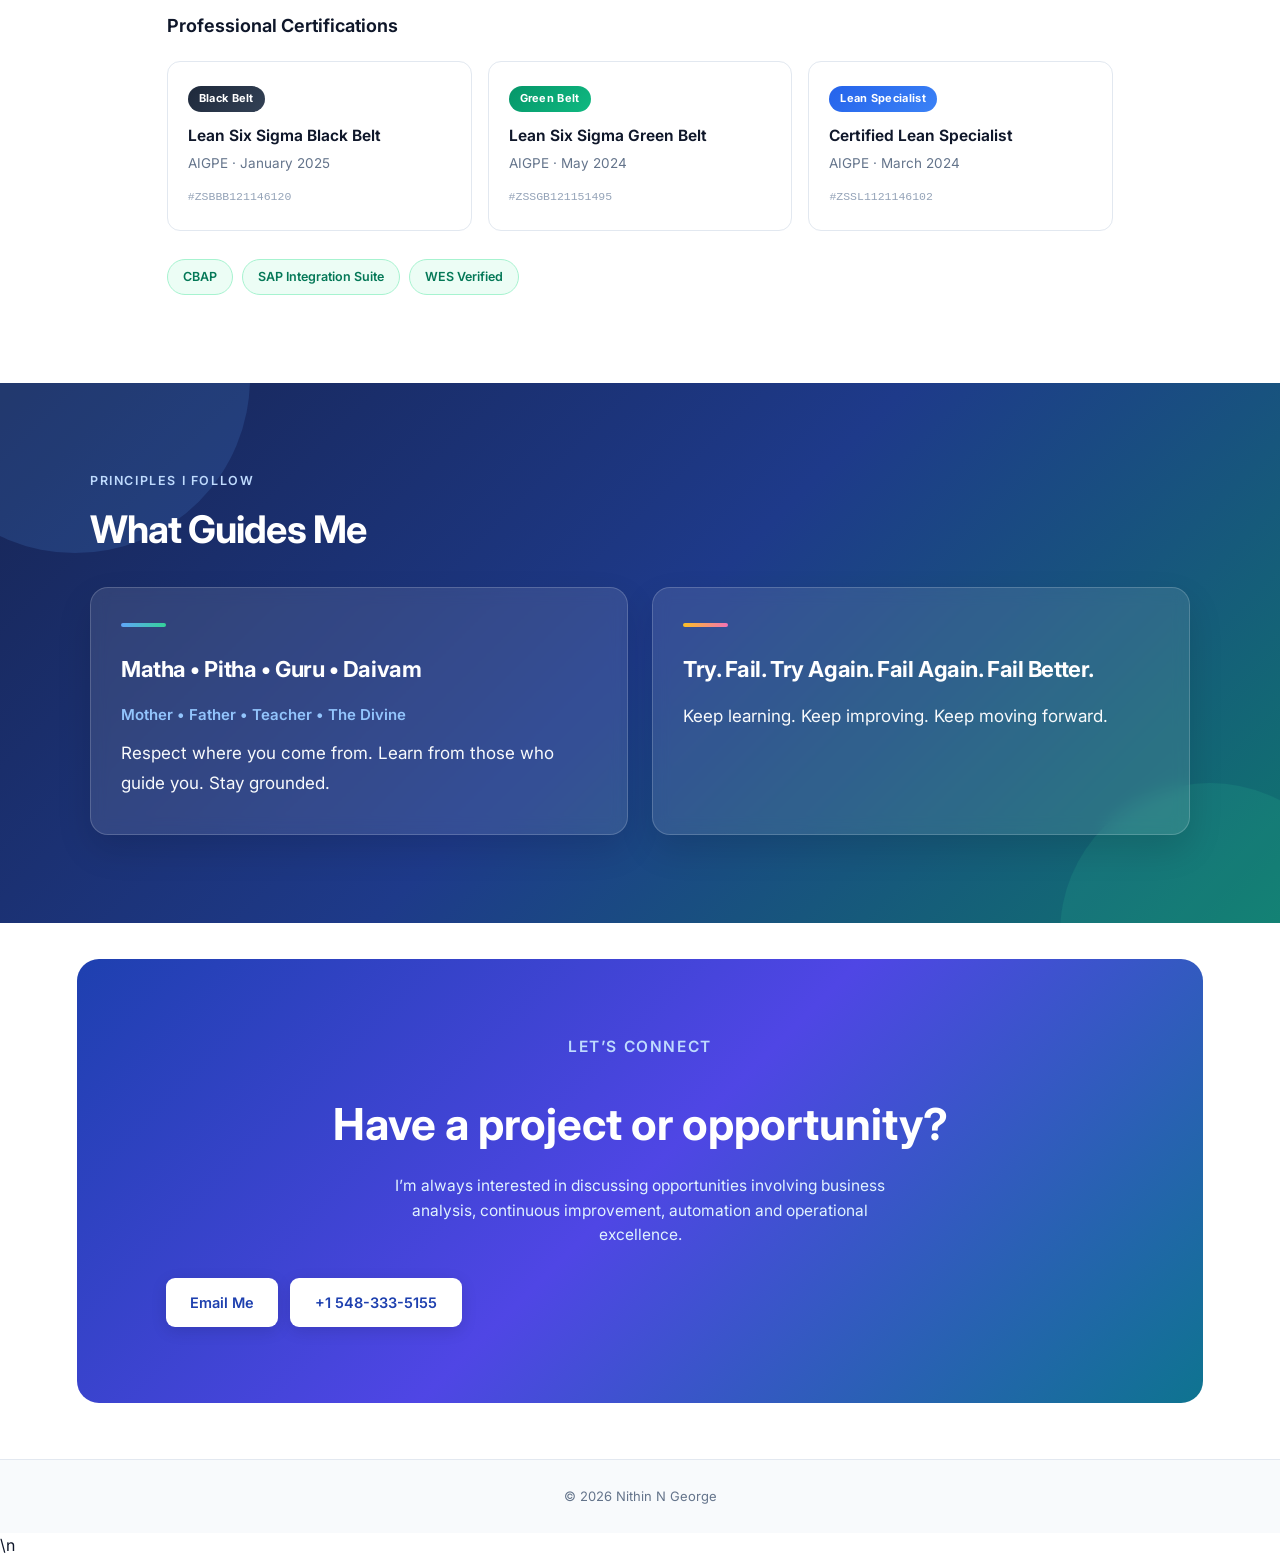
==== commit f79a9bd7: "Connect portfolio project section to CMS" ====
--- a/index.html
+++ b/index.html
@@ -160,14 +160,7 @@
     <section class="section" id="projects">
         <p class="section-label">Selected Work</p>
         <h2>Projects & Achievements</h2>
-        <div class="projects-grid">
-
-            <div class="project">
-                <span>01</span>
-                <h3>Labour Cost Optimization</h3>
-                <p>Partnered with senior management to reduce the direct labour-to-revenue ratio from 25% in 2025 to 17% in 2026 through Lean manufacturing, workflow optimization and labour planning.</p>
-                <strong>25% → 17%</strong>
-            </div>
+        <div class="projects-grid" id="projects-grid">\n            <p>Loading projects…</p>\n        </div>
 
             <div class="project">
                 <span>02</span>
@@ -386,5 +379,5 @@
         <p>© 2026 Nithin N George</p>
     </footer>
 
-</body>
+<script type="module" src="portfolio.js"></script>\n</body>
 </html>
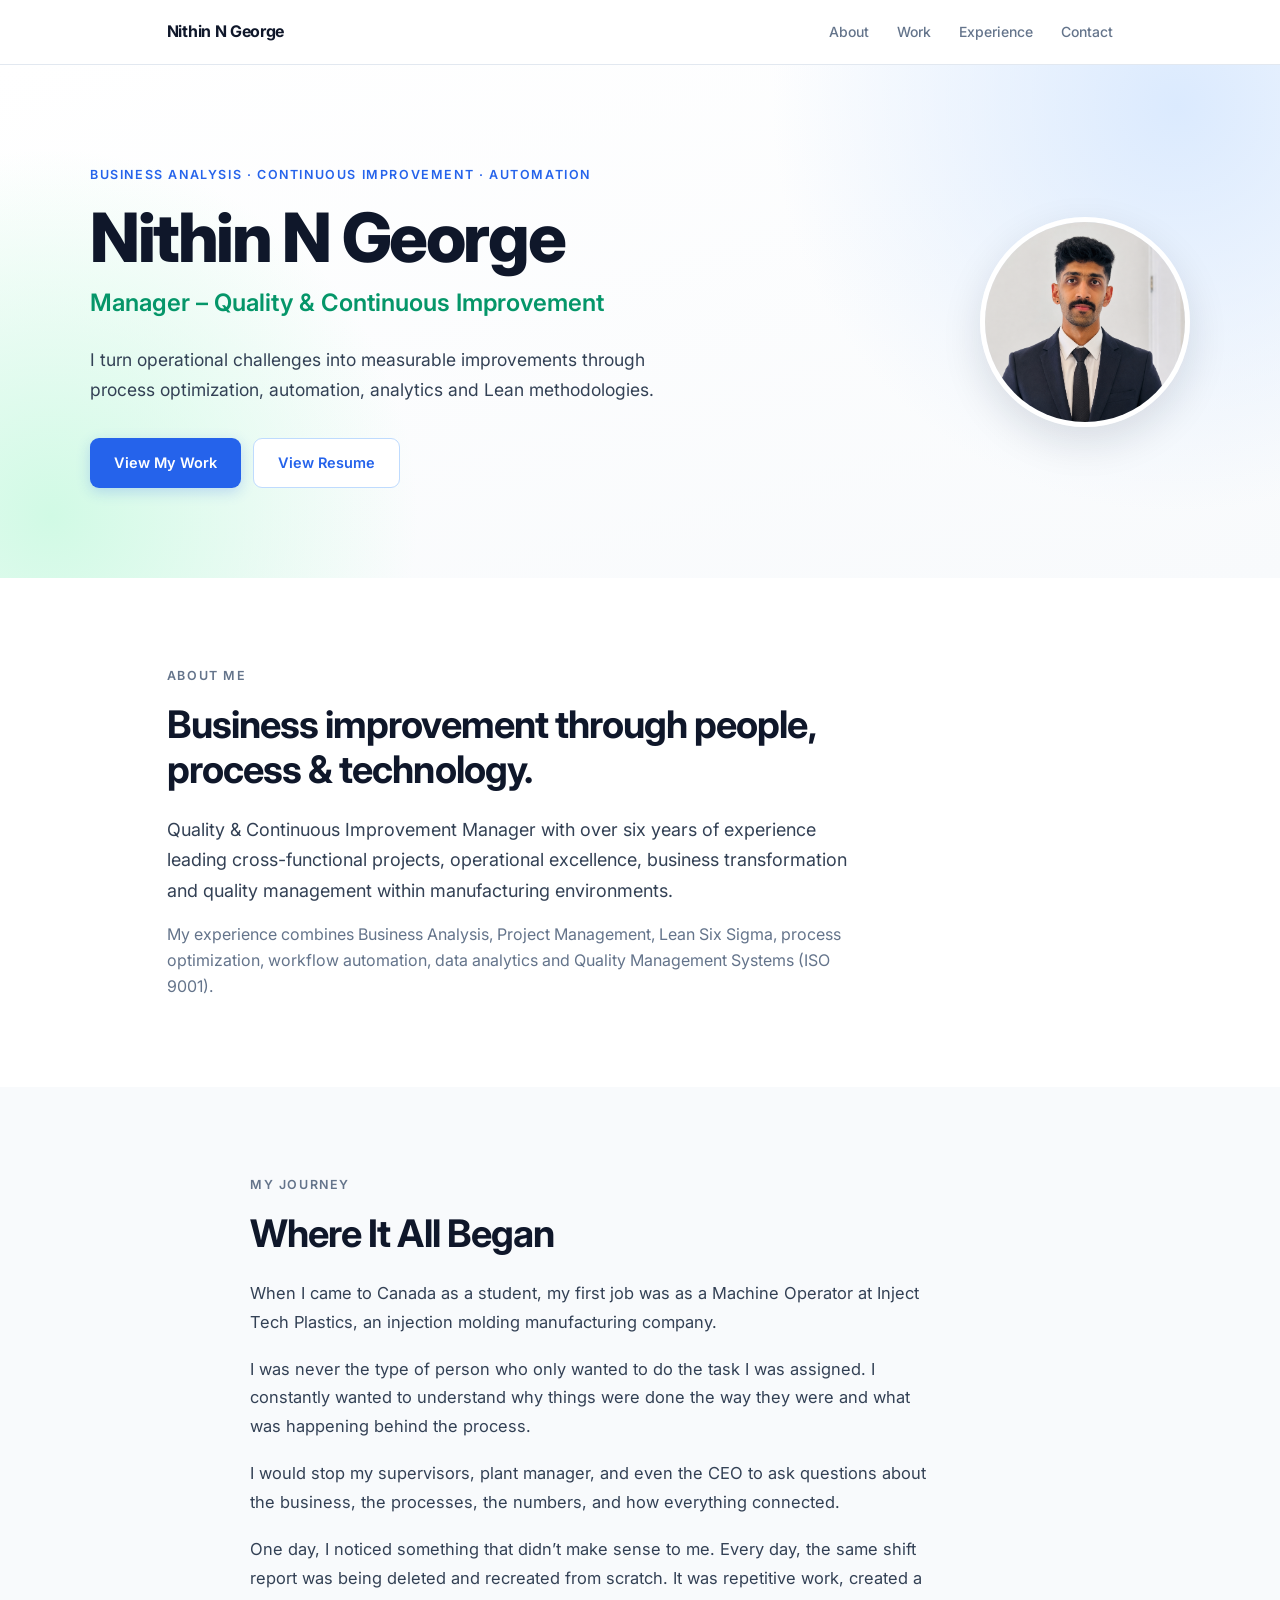
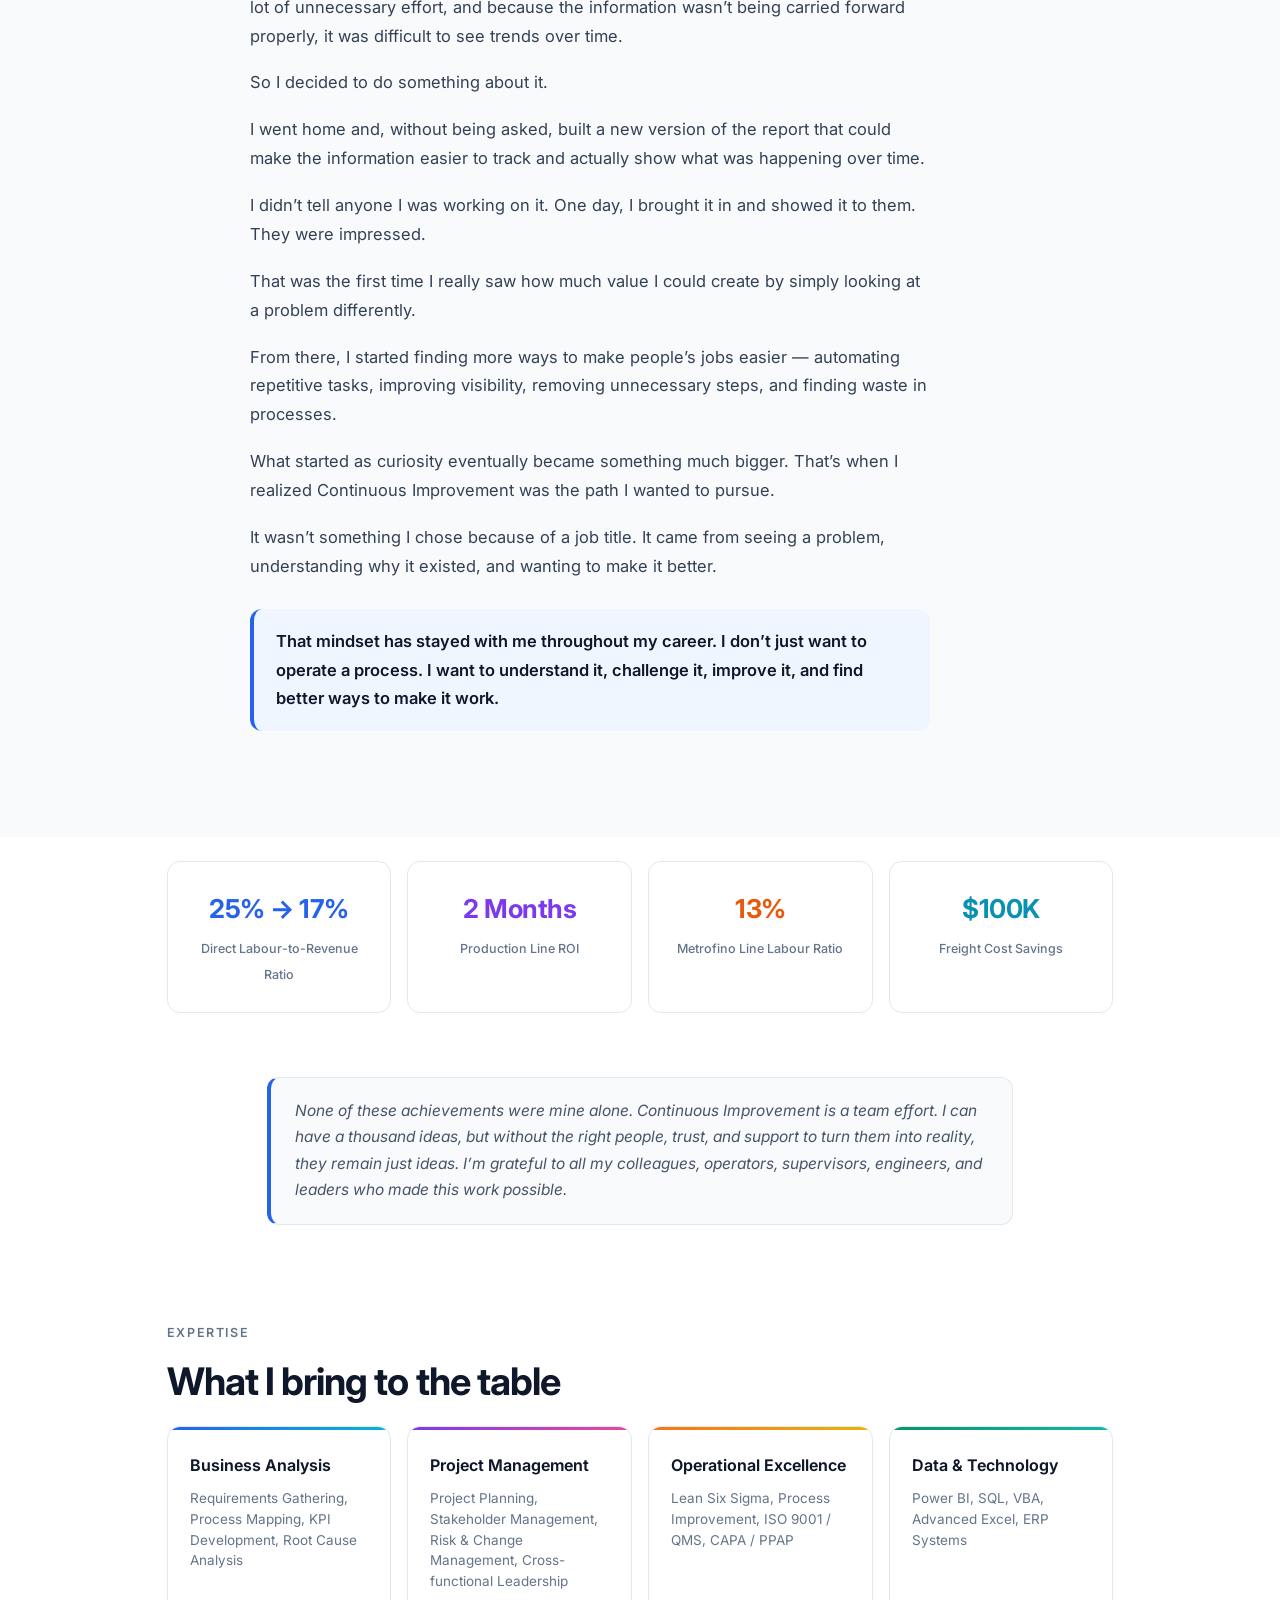
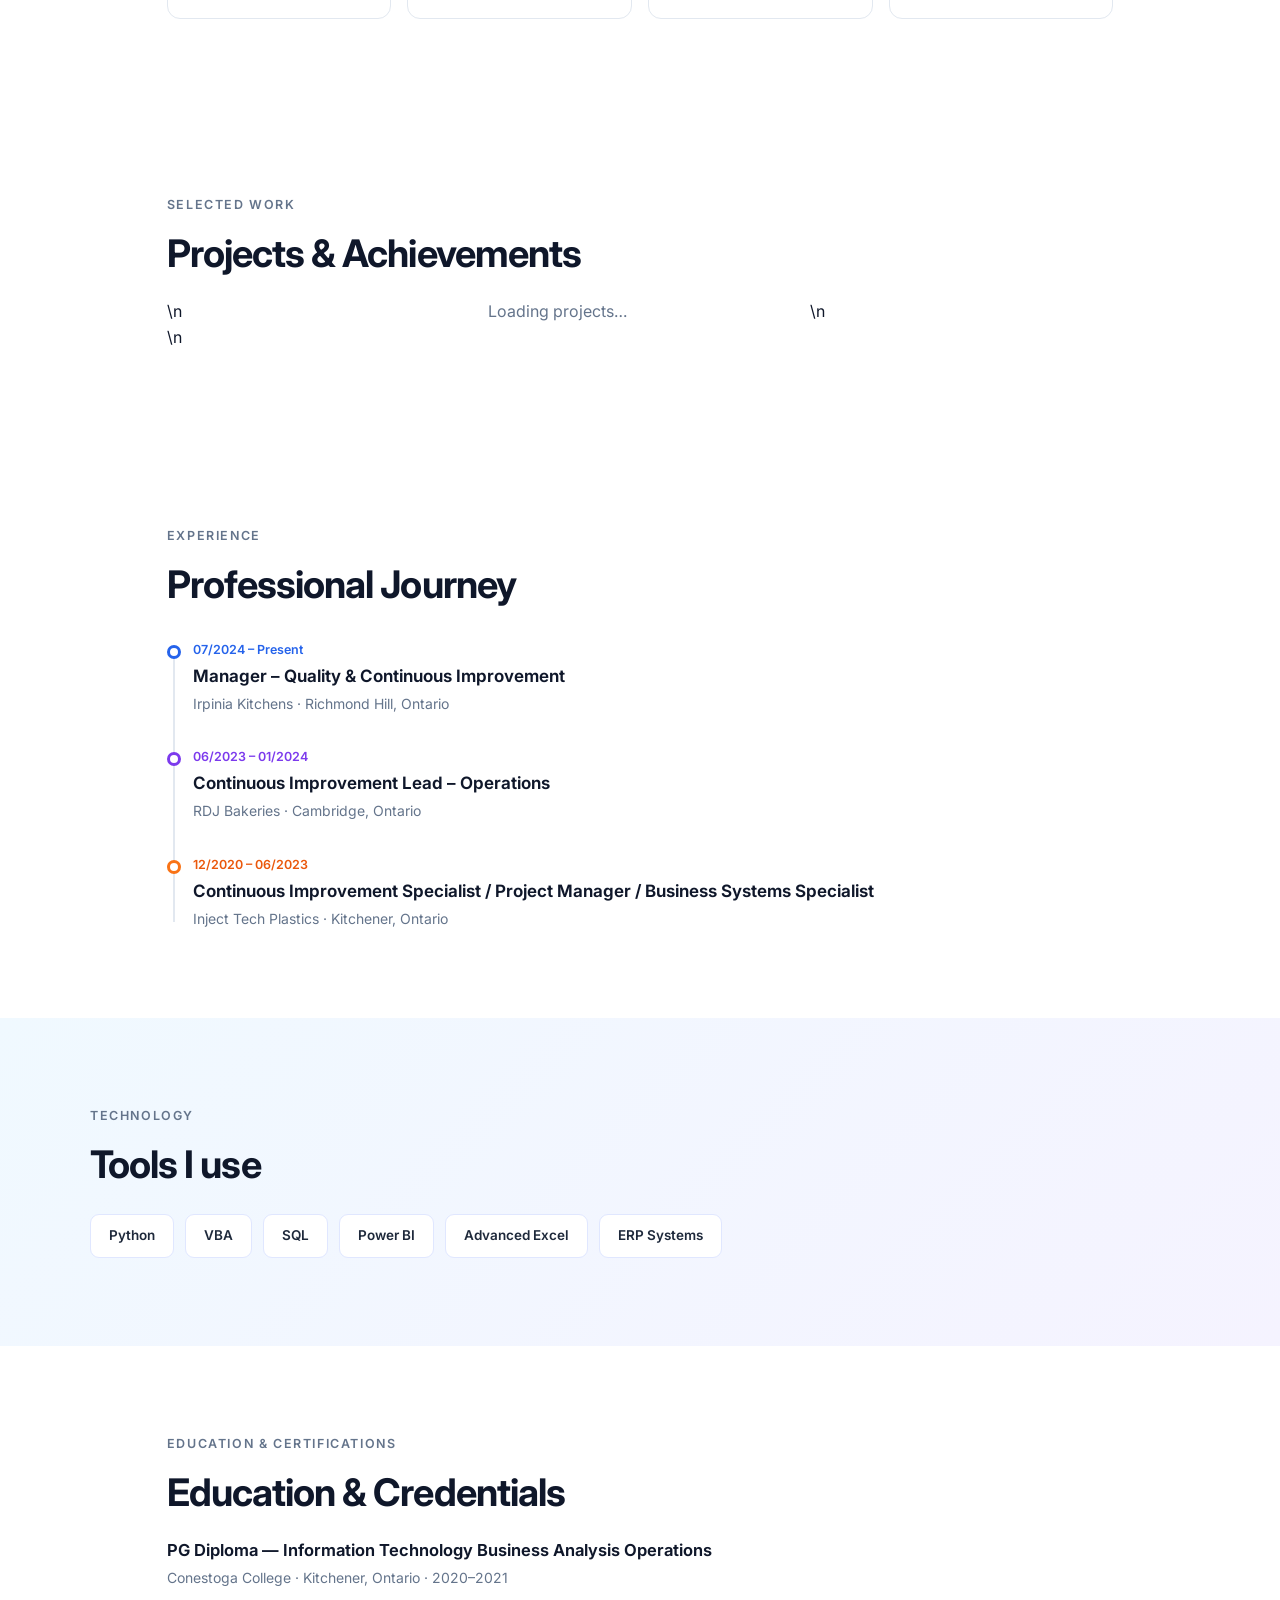
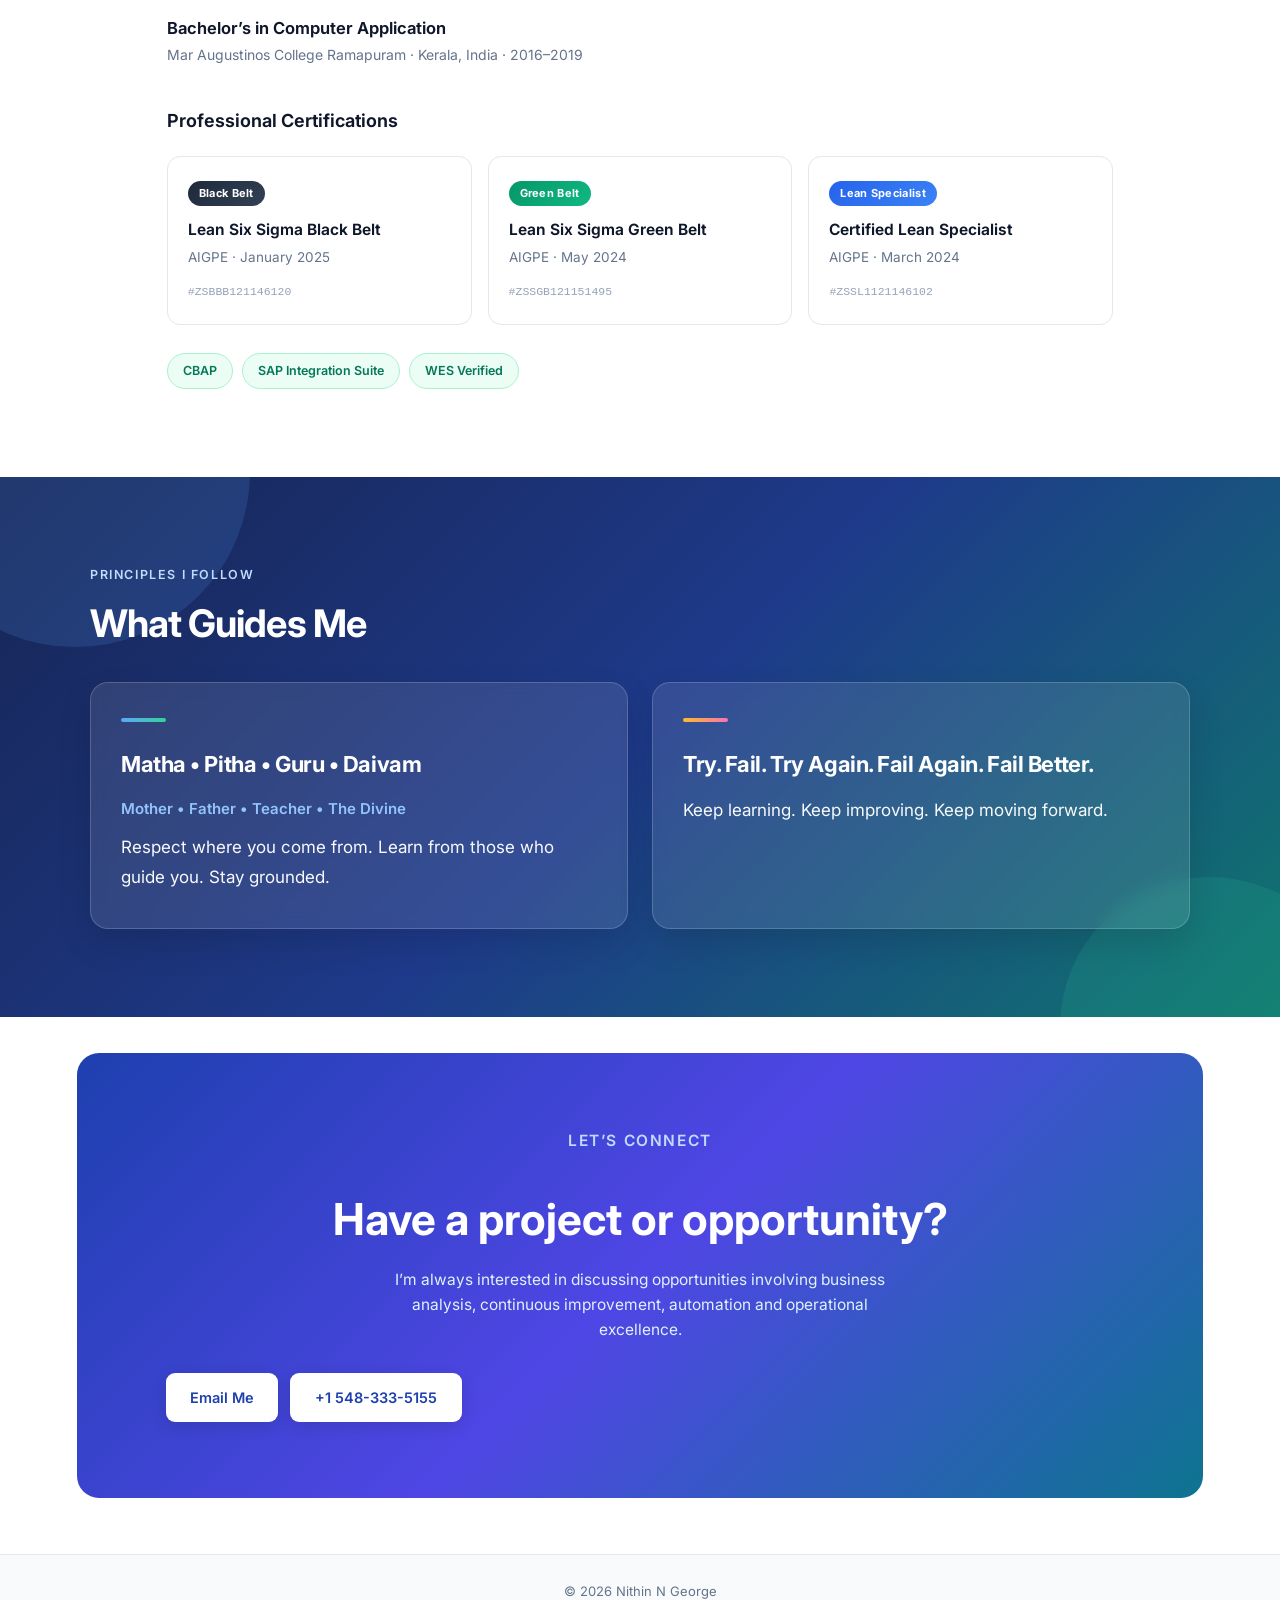
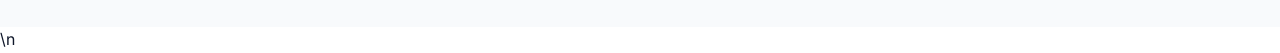
==== commit 211477cf: "Replace static project cards with CMS renderer" ====
--- a/index.html
+++ b/index.html
@@ -160,64 +160,7 @@
     <section class="section" id="projects">
         <p class="section-label">Selected Work</p>
         <h2>Projects & Achievements</h2>
-        <div class="projects-grid" id="projects-grid">\n            <p>Loading projects…</p>\n        </div>
-
-            <div class="project">
-                <span>02</span>
-                <h3>Metrofino Production Line</h3>
-                <p>Designed and implemented a new production line for cost-effective projects, achieving full ROI in two months while maintaining a 13% labour-to-revenue ratio.</p>
-                <strong>2-Month ROI</strong>
-            </div>
-
-            <div class="project">
-                <span>03</span>
-                <h3>CNC Program Automation</h3>
-                <p>Created automated systems for CNC file tracking to prevent missing program errors and ensure seamless production with reduced downtime.</p>
-                <strong>Process Automation</strong>
-            </div>
-
-            <div class="project">
-                <span>04</span>
-                <h3>Power BI Executive Dashboards</h3>
-                <p>Designed and deployed real-time Power BI dashboards with live KPIs and departmental targets for improved data visibility and management decision-making.</p>
-                <strong>Live KPI Reporting</strong>
-            </div>
-
-            <div class="project">
-                <span>05</span>
-                <h3>VBA Shop-Floor Automation</h3>
-                <p>Developed custom VBA-based tracking software to monitor parts across workstations, reducing manual errors, improving traceability and saving time.</p>
-                <strong>VBA + Automation</strong>
-            </div>
-
-            <div class="project">
-                <span>06</span>
-                <h3>Supply Chain Cost Reduction</h3>
-                <p>Supported supply chain optimization initiatives that generated approximately $100,000 in freight savings through improved logistics planning and process improvements.</p>
-                <strong>~$100K Savings</strong>
-            </div>
-            <div class="project">
-                <span>07</span>
-                <h3>Cracker Breaker — Automated Product Handling</h3>
-                <p>
-                    At RDJ Bakeries, I identified an opportunity to eliminate a manual product-breaking step. 
-                    Helped develop an overhead stainless-steel platform with an integrated conveyor that allowed 
-                    crackers to naturally break apart, removing the need for dedicated manual intervention.
-                </p>
-                <strong>1–2 Operators Removed per Shift</strong>
-            </div>
-
-            <div class="project">
-                <span>08</span>
-                <h3>Production Floor Layout Redesign</h3>
-                <p>
-                    Redesigned the assembly floor using Lean principles to reduce motion waste, create additional 
-                    production space, establish a dedicated kitting area, and improve continuous material flow.
-                </p>
-                <strong>Continuous Flow • Reduced Motion</strong>
-            </div>
-        </div>
-    </section>
+        <div class="projects-grid" id="projects-grid">\n            <p>Loading projects…</p>\n        </div>\n    </section>
 
     <!-- EXPERIENCE -->
     <section class="section" id="experience">
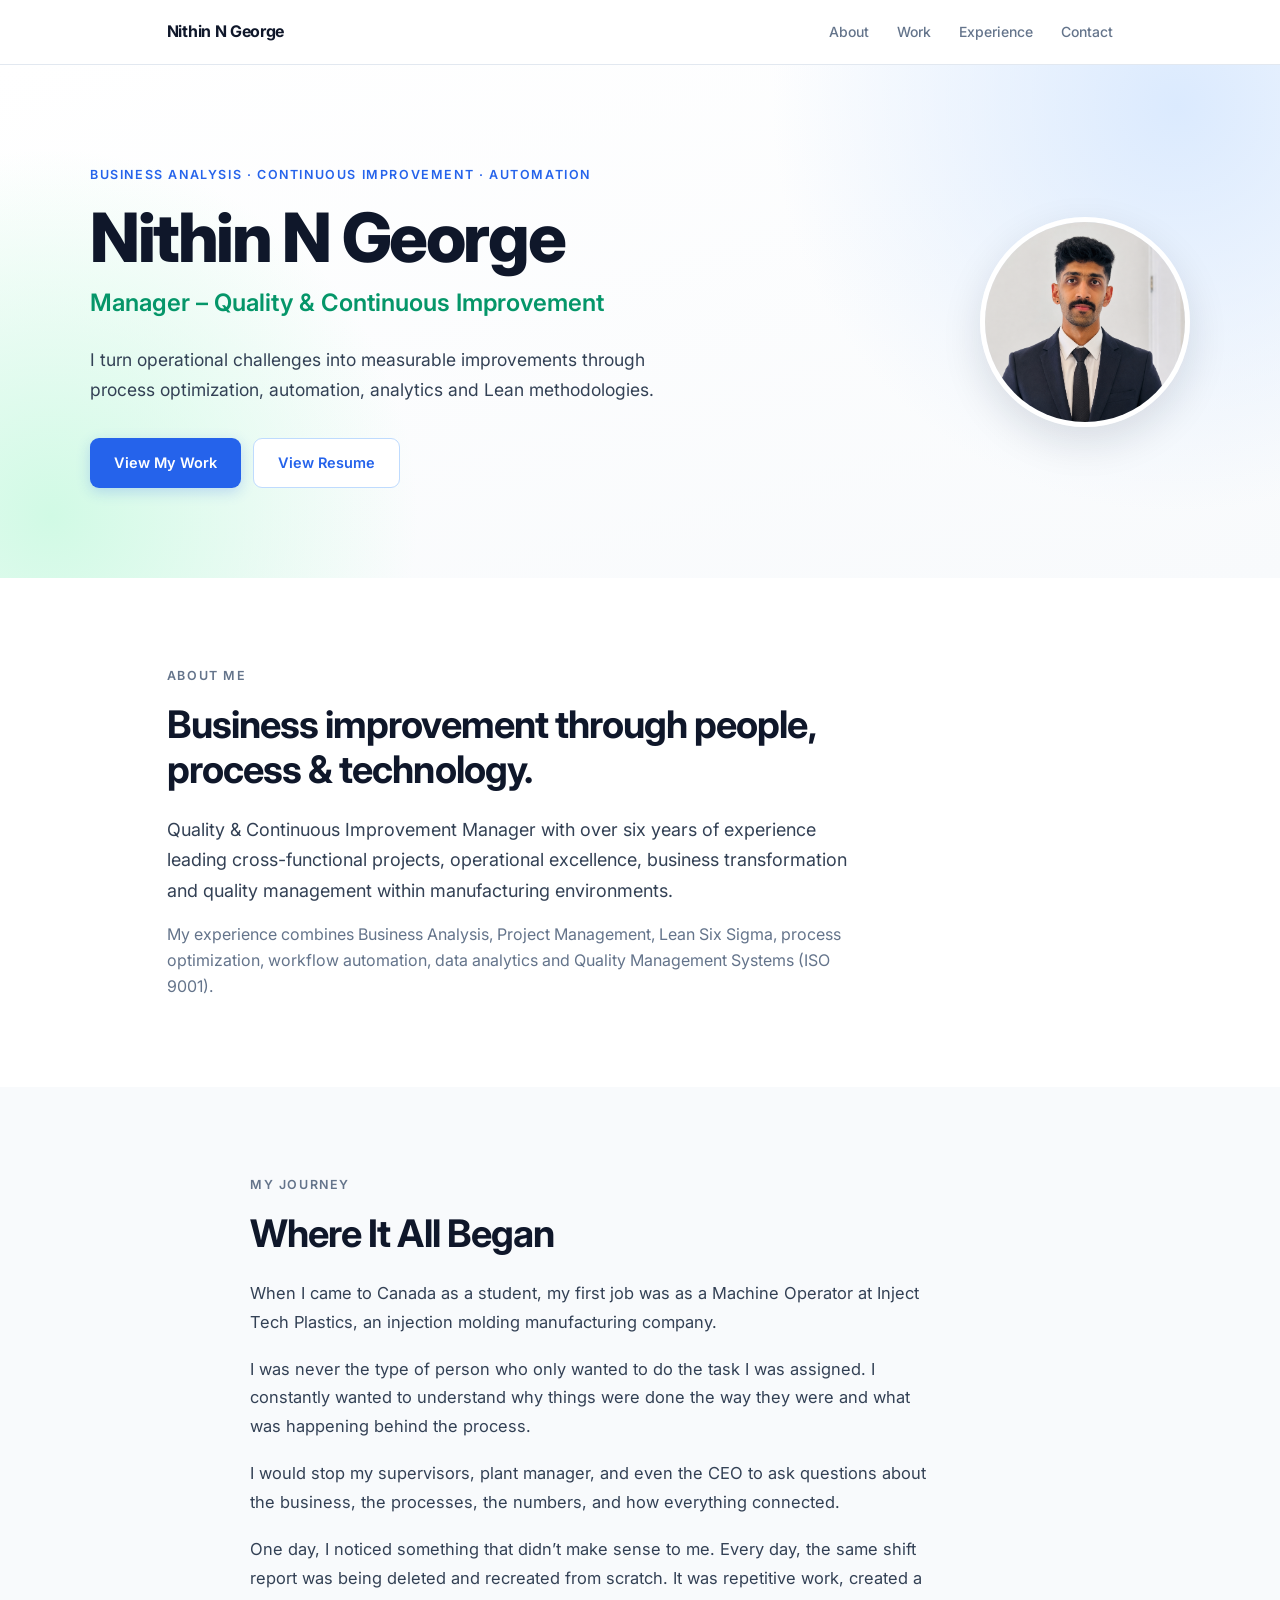
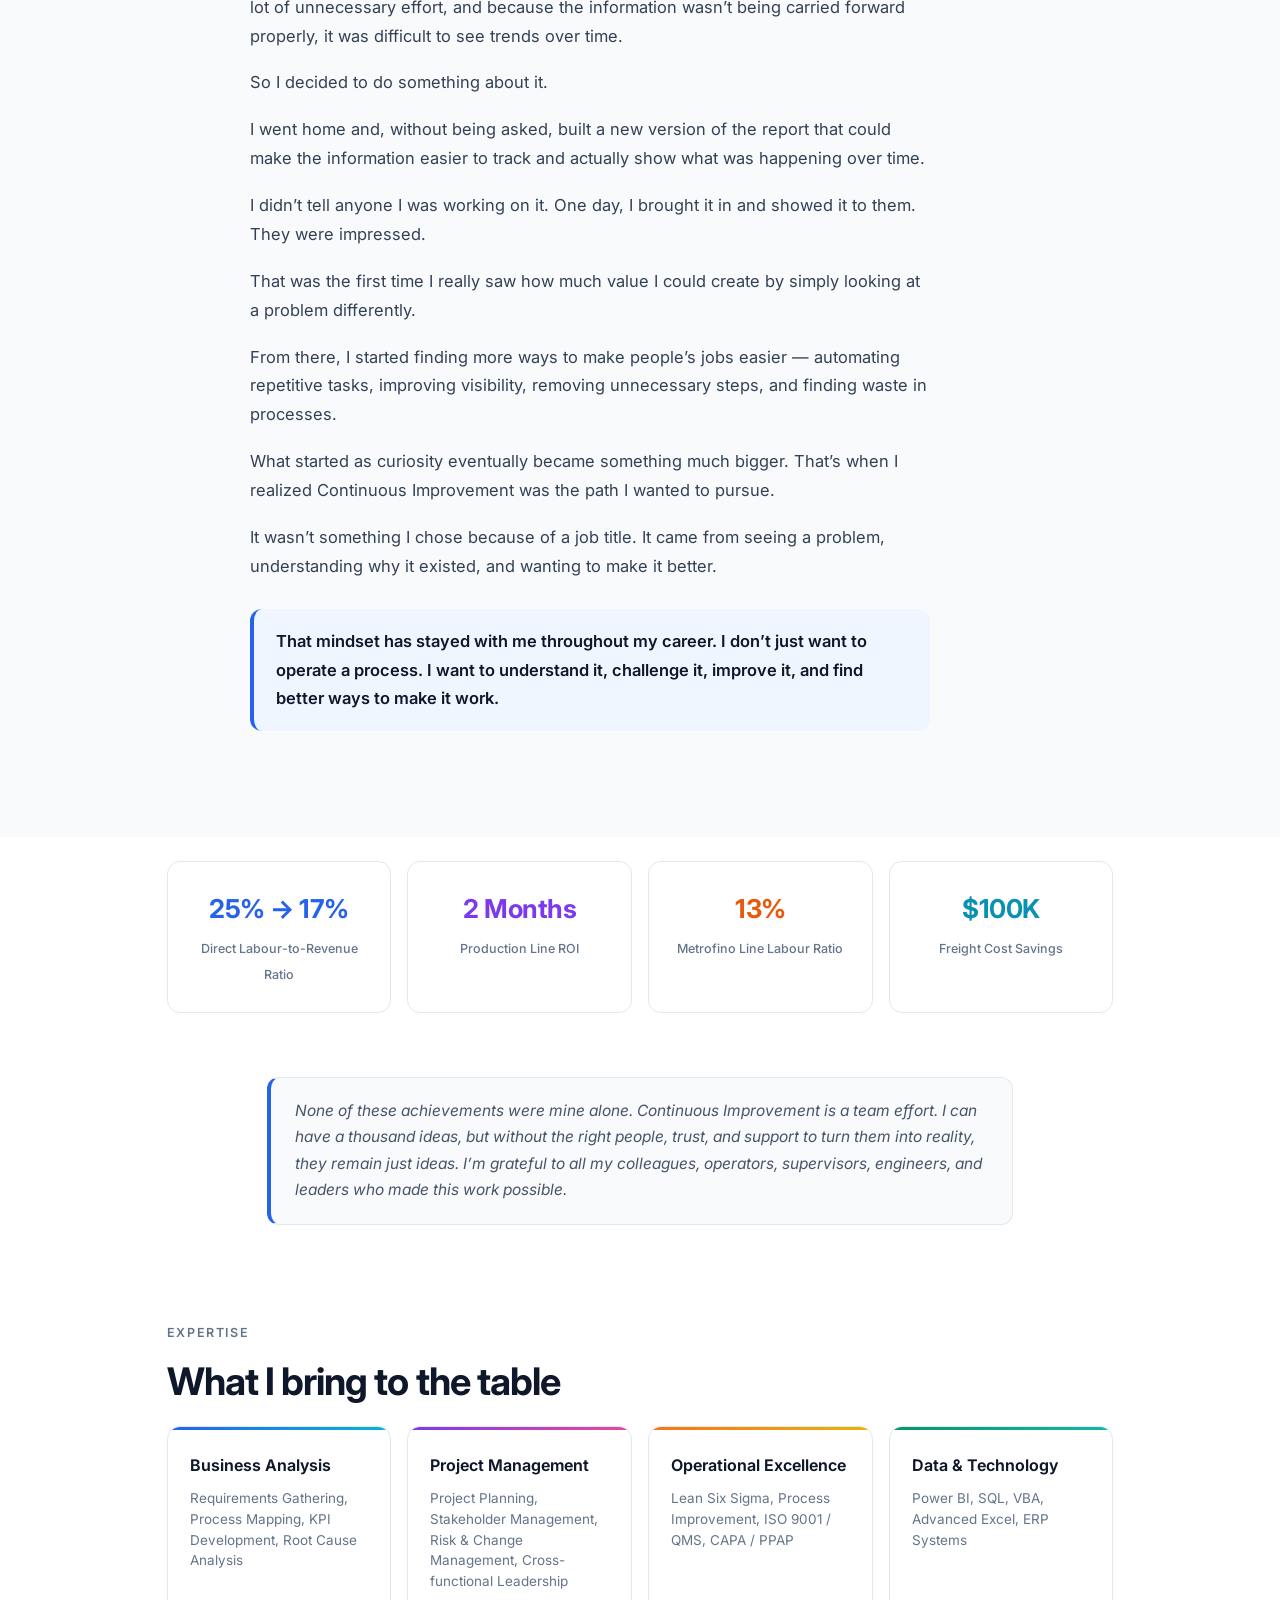
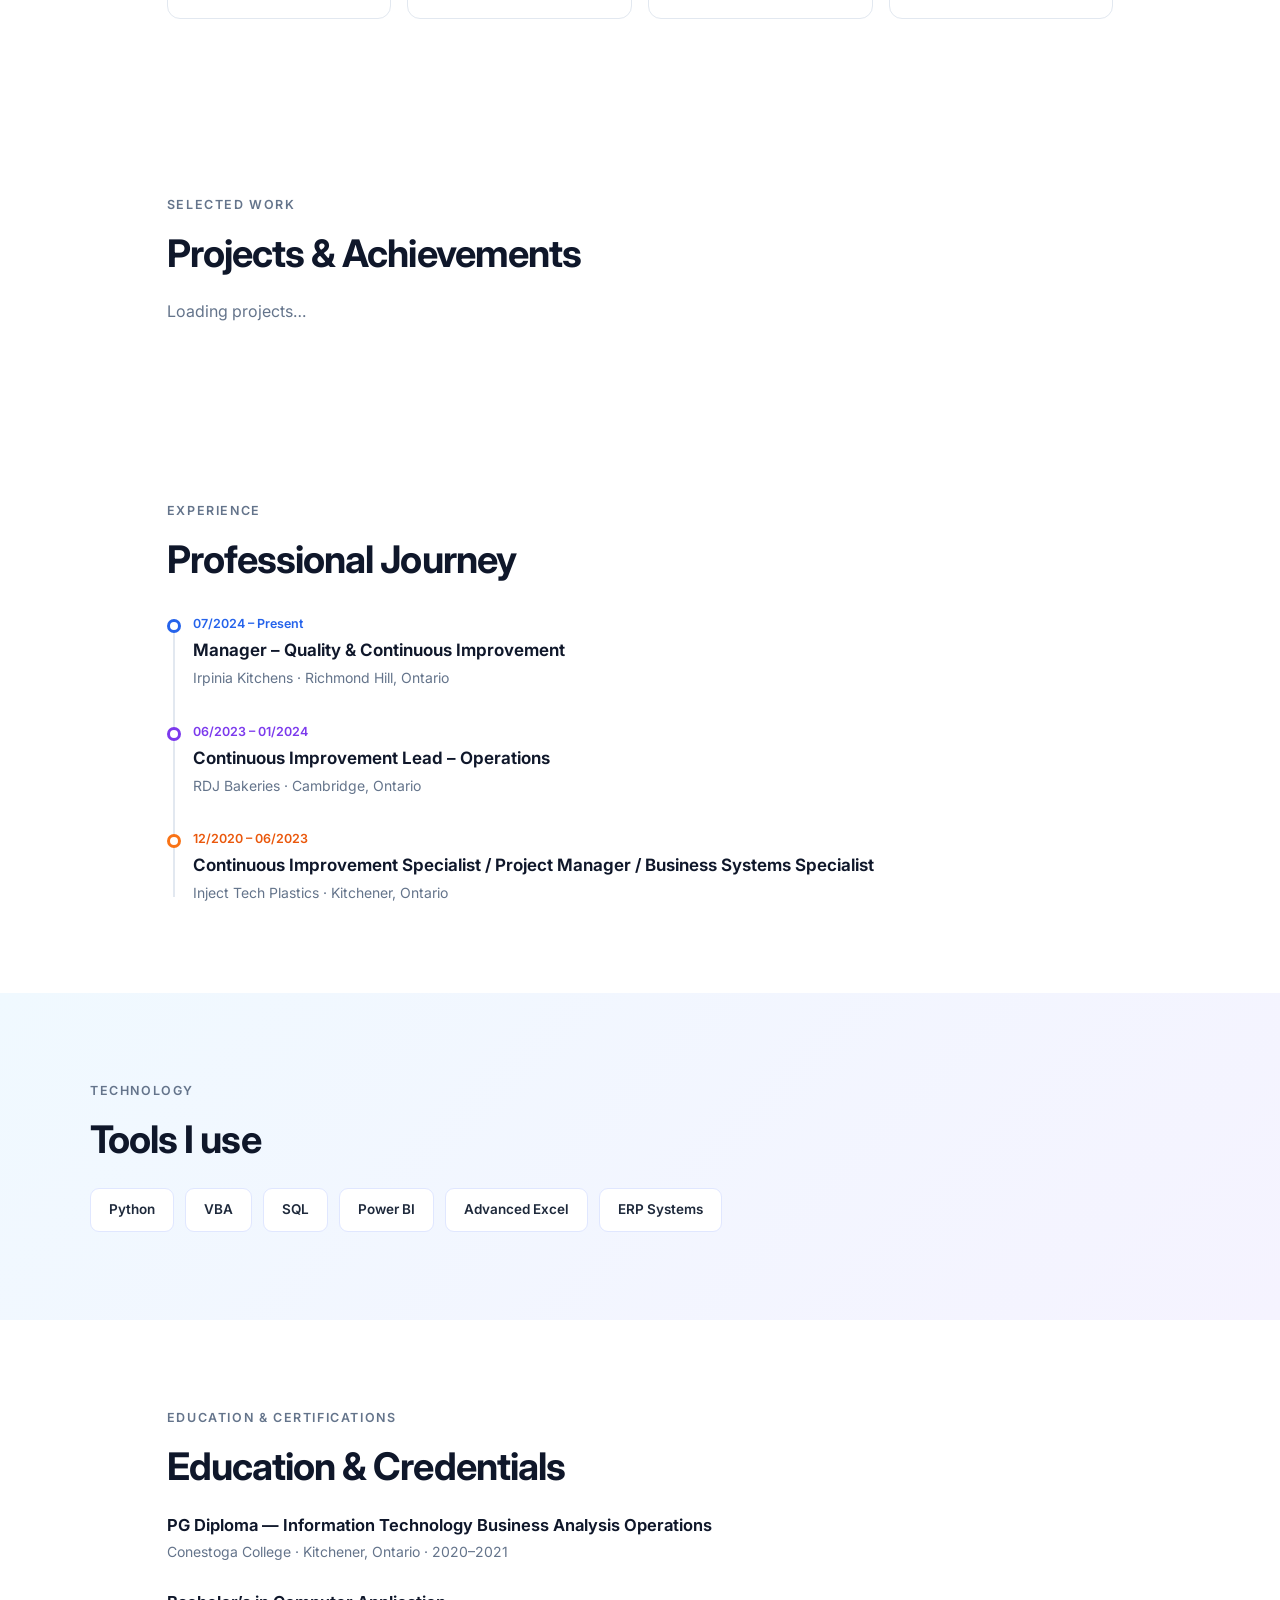
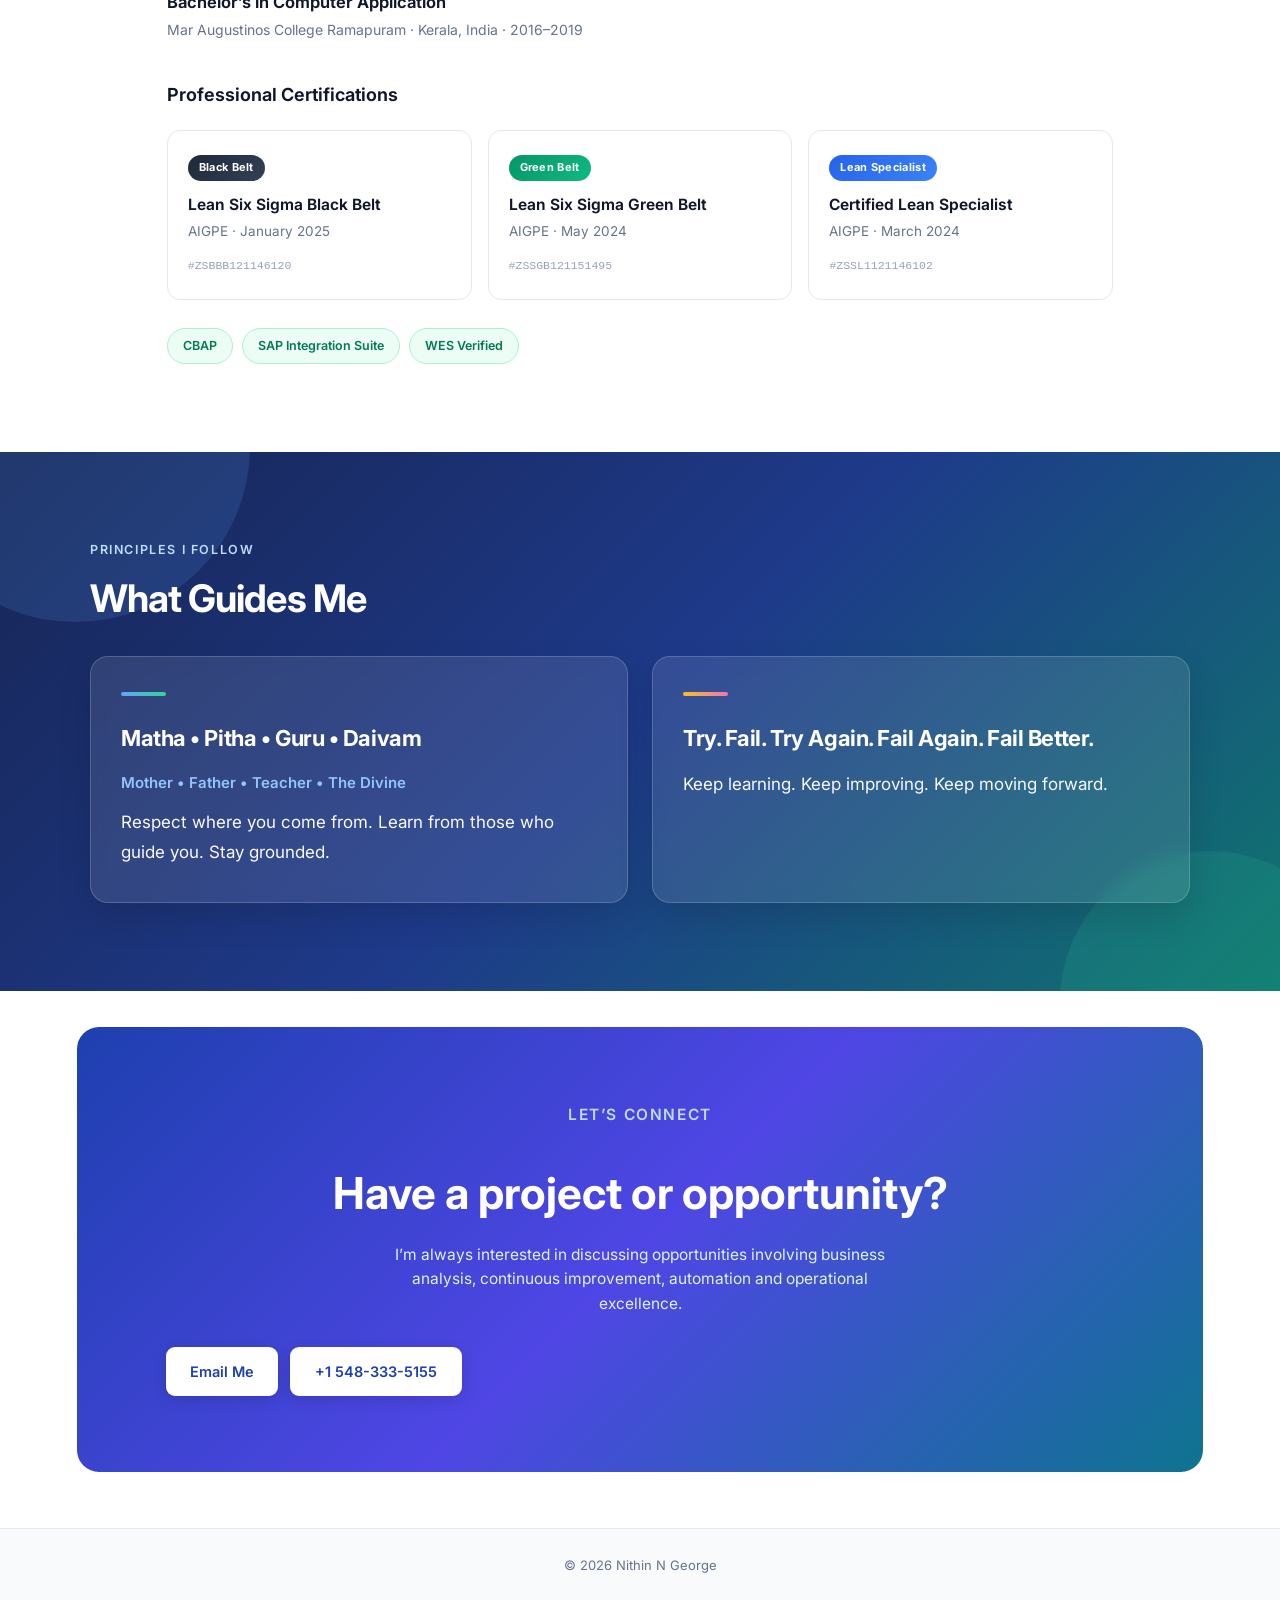
==== commit e68efba3: "Correct CMS HTML line breaks" ====
--- a/index.html
+++ b/index.html
@@ -160,7 +160,10 @@
     <section class="section" id="projects">
         <p class="section-label">Selected Work</p>
         <h2>Projects & Achievements</h2>
-        <div class="projects-grid" id="projects-grid">\n            <p>Loading projects…</p>\n        </div>\n    </section>
+        <div class="projects-grid" id="projects-grid">
+            <p>Loading projects…</p>
+        </div>
+    </section>
 
     <!-- EXPERIENCE -->
     <section class="section" id="experience">
@@ -322,5 +325,6 @@
         <p>© 2026 Nithin N George</p>
     </footer>
 
-<script type="module" src="portfolio.js"></script>\n</body>
+<script type="module" src="portfolio.js"></script>
+</body>
 </html>
--- a/style.css
+++ b/style.css
@@ -1107,3 +1107,10 @@
         font-size: 40px;
     }
 }
+
+/* Portfolio CMS project media */
+.cms-project .project-cover{width:100%;height:190px;object-fit:cover;border-radius:10px;margin-bottom:14px;display:block}
+.cms-project details{margin-top:12px;color:var(--blue);font-size:14px}
+.cms-project summary{cursor:pointer;font-weight:600}
+.project-gallery{display:flex;gap:10px;overflow:auto;padding:12px 0}
+.project-gallery img{height:120px;width:auto;max-width:220px;object-fit:cover;border-radius:8px}
